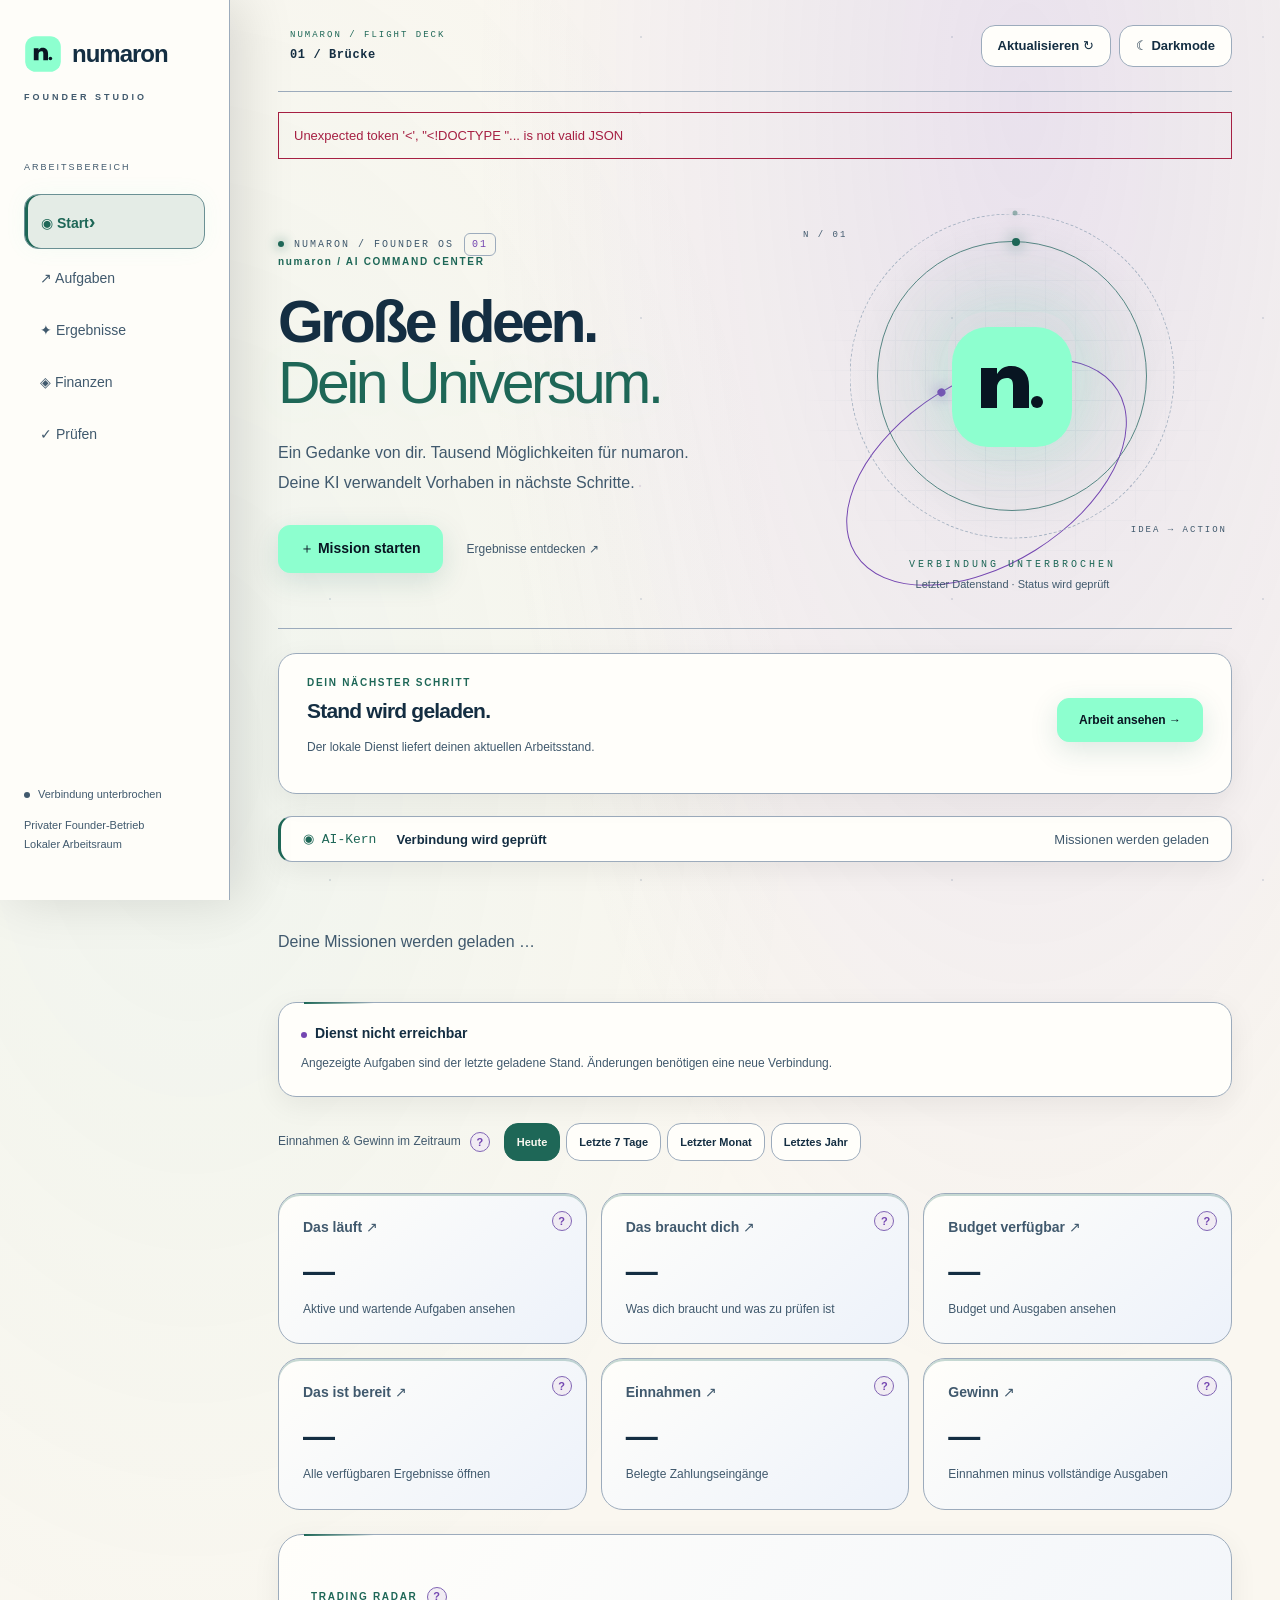
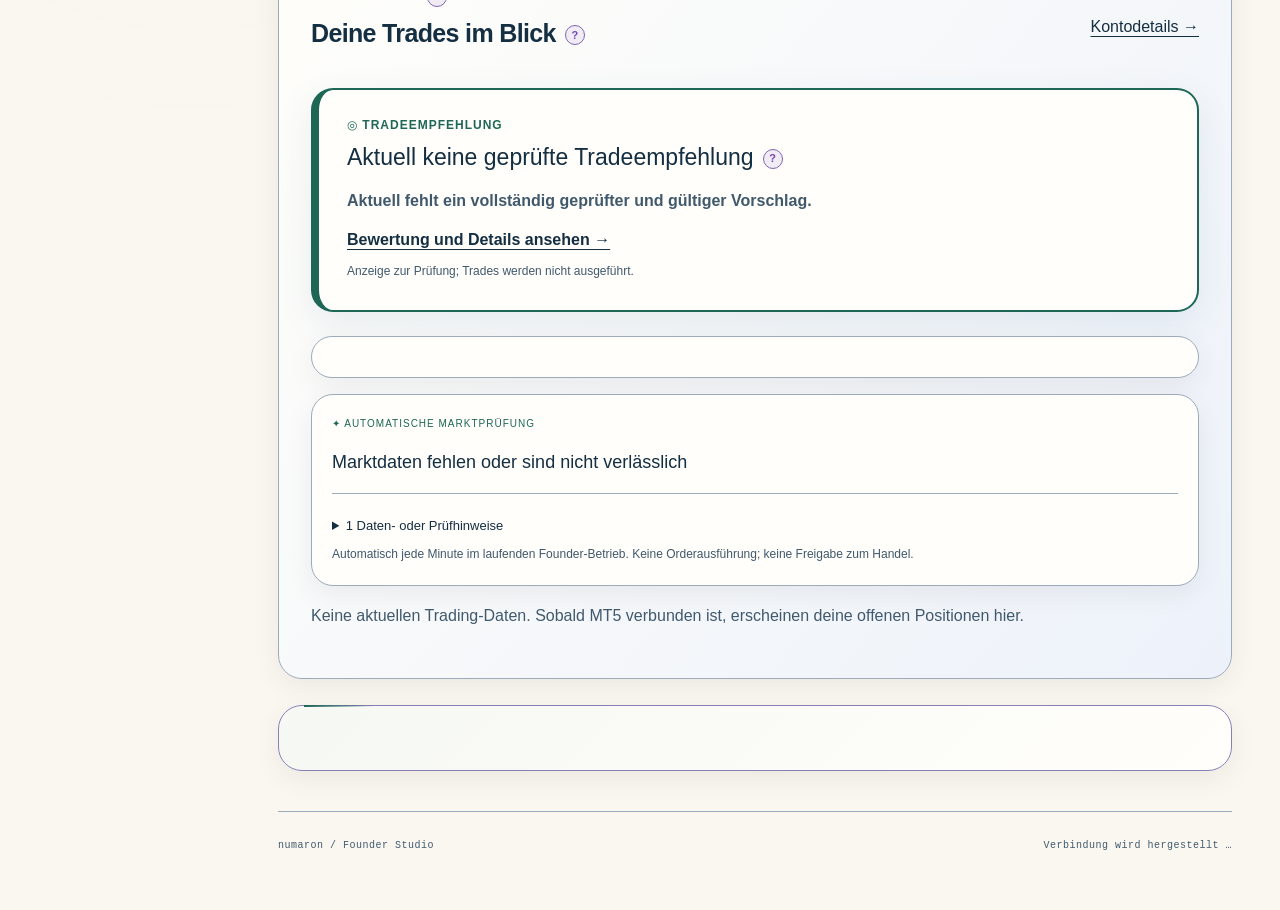
==== web/founder/index.html @ 8cf29f9d "Redesign founder studio as numaron flight deck" ====
<!doctype html><html lang="de"><head><meta charset="utf-8"><meta name="viewport" content="width=device-width,initial-scale=1"><title>numaron · Founder Studio</title><link rel="stylesheet" href="./style.css"><script src="./app.js" type="module"></script></head><body><svg class="logo-definitions" aria-hidden="true" xmlns="http://www.w3.org/2000/svg"><symbol id="numaron-mark" viewBox="0 0 64 64"><rect x="2" y="2" width="60" height="60" rx="18" fill="currentColor"/><g transform="translate(-1.5 -1.5)"><path d="M18 44V24h8v3c2-3 4-4 7-4 6 0 9 4 9 10v11h-8V33c0-3-1-4-3-4-3 0-5 2-5 5v10Z" fill="#081522"/><circle cx="46" cy="41" r="3" fill="#081522"/></g></symbol></svg><a class="skip" href="#overview">Zum Inhalt</a>
<aside><a class="brand" href="#overview" aria-label="numaron Founder Studio"><svg class="brand-symbol numaron-logo" aria-hidden="true"><use href="#numaron-mark"/></svg>numaron<small>FOUNDER STUDIO</small></a><p class="nav-label">ARBEITSBEREICH</p><nav aria-label="Founder-Bereiche"><a href="#overview" class="active" aria-current="page">◉ Start</a><a href="#operations">↗ Aufgaben</a><a href="#products">✦ Ergebnisse</a><a href="#finance">◈ Finanzen</a><a href="#approvals">✓ Prüfen</a></nav><div class="aside-bottom"><span class="dot" id="connectionDot"></span><span id="connectionLabel">Lokale Oberfläche</span><p>Privater Founder-Betrieb<br>Lokaler Arbeitsraum</p></div></aside>
<main><header><div class="breadcrumb"><span class="bridge-label">NUMARON / FLIGHT DECK</span><span id="deckLocation">Brücke · Übersicht</span></div><div class="header-actions"><button id="refreshTop" type="button">Aktualisieren ↻</button><button id="themeToggle" type="button" aria-pressed="false">Darkmode</button></div></header><div id="error" role="alert"></div>
<section id="overview" class="hero"><div><div class="command-kicker"><span class="signal-pip"></span> NUMARON / FOUNDER OS <span>01</span></div><div class="eyebrow"><span style="text-transform:none">numaron</span> / AI COMMAND CENTER</div><h1>Große Ideen.<br><em>Dein Universum.</em></h1><p>Ein Gedanke von dir. Tausend Möglichkeiten für numaron.<br>Deine KI verwandelt Vorhaben in nächste Schritte.</p><div class="hero-links"><a class="primary-link" href="#operations">＋ Mission starten</a><a href="#products">Ergebnisse entdecken ↗</a></div></div><div class="reactor-column"><div class="neural-reactor" data-state="unknown" aria-label="Numaron KI-Kern"><div class="reactor-grid" aria-hidden="true"></div><div class="reactor-orbit orbit-one" aria-hidden="true"></div><div class="reactor-orbit orbit-two" aria-hidden="true"></div><div class="reactor-orbit orbit-three" aria-hidden="true"></div><div class="reactor-heart" aria-hidden="true"><svg class="numaron-logo"><use href="#numaron-mark"/></svg></div><span class="reactor-coordinate coordinate-a" aria-hidden="true">N / 01</span><span class="reactor-coordinate coordinate-b" aria-hidden="true">IDEA → ACTION</span><div class="reactor-caption"><strong id="reactorStatus">VERBINDUNG WIRD GEPRÜFT</strong><span id="reactorDetail">Dein numaron KI-Kern</span></div></div></div></section><section id="nextAction" class="focus-card next-action"><span class="eyebrow">DEIN NÄCHSTER SCHRITT</span><h2 id="nextStepTitle">Stand wird geladen.</h2><p id="nextStepText">Der lokale Dienst liefert deinen aktuellen Arbeitsstand.</p><a id="nextStepLink" class="primary-link" href="#operations">Arbeit ansehen →</a><p id="progressNote" class="progress-note"></p></section>
<section id="aiHud" class="ai-hud" aria-label="AI-Status"><span>◉ AI-Kern</span><strong id="aiState">Verbindung wird geprüft</strong><span id="aiMissionCount">Missionen werden geladen</span></section>
<section id="missionDeck" class="mission-deck" aria-label="Missionen und Meilensteine"><p>Deine Missionen werden geladen …</p></section><section class="runtime" id="control"><div><span class="dot amber"></span><strong id="controller">Controller wird geprüft</strong><p id="controllerDetail">Aktueller Betriebszustand wird geladen.</p></div></section>
<div class="period-bar"><span>Einnahmen & Gewinn im Zeitraum</span><div class="period-buttons" role="group" aria-label="Finanzzeitraum"><button data-period="today" aria-pressed="true">Heute</button><button data-period="week" aria-pressed="false">Letzte 7 Tage</button><button data-period="month" aria-pressed="false">Letzter Monat</button><button data-period="year" aria-pressed="false">Letztes Jahr</button></div><small id="overviewPeriod"></small></div>
<div class="metrics">
<a class="metric" href="#work"><span>Das läuft ↗</span><strong id="workCount">—</strong><small>Aktive und wartende Aufgaben ansehen</small></a>
<a class="metric" href="#checks"><span>Das braucht dich ↗</span><strong id="pendingCount">—</strong><small>Was dich braucht und was zu prüfen ist</small></a>
<a class="metric" href="#finance"><span>Budget verfügbar ↗</span><strong id="remainingBudget">—</strong><small>Budget und Ausgaben ansehen</small></a>
<a class="metric" href="#products"><span>Das ist bereit ↗</span><strong id="resultCount">—</strong><small>Alle verfügbaren Ergebnisse öffnen</small></a>
<a class="metric" href="#finance"><span>Einnahmen ↗</span><strong id="revenueTotal">—</strong><small id="revenueNote">Belegte Zahlungseingänge</small></a>
<a class="metric" href="#finance"><span>Gewinn ↗</span><strong id="profitTotal">—</strong><small id="profitNote">Einnahmen minus vollständige Ausgaben</small></a>
</div>
<section id="startTrading" class="workspace-panel"><div class="section-heading"><div><div class="eyebrow">TRADING RADAR</div><h2>Deine Trades im Blick</h2></div><a href="#trading">Kontodetails →</a></div><div id="tradeHighlight" class="trade-highlight" role="status" aria-live="polite" aria-atomic="true"><div class="trade-highlight-badge">◎ TRADEEMPFEHLUNG</div><h3>Aktuell keine geprüfte Tradeempfehlung</h3><p>numaron prüft den Markt automatisch.</p></div><div id="tradingEngine" class="notice"></div><div id="startProposal" class="notice"></div><div id="startPositions"></div></section>
<section id="longHistory" class="workspace-panel history-lab" aria-label="Langzeitforschung"></section>
<section id="work" class="workspace-panel" hidden><div class="eyebrow">AKTUELL IN BEARBEITUNG</div><h2>Laufende Arbeit</h2><p class="muted">Hier arbeitet numaron weiter. Jede Karte zeigt dir den Stand und den nächsten Schritt.</p><div id="workList"></div></section>
<section id="checks" class="workspace-panel" hidden><div class="eyebrow">DEINE ENTSCHEIDUNGEN</div><h2>Das braucht dich</h2><p class="muted">Hier bist du dran. Lies den Hinweis auf der Karte und wähle, wie es weitergeht.</p><div id="attentionList"></div><h2>Ergebnisse zur Prüfung</h2><div id="checkResults"></div></section>
<div hidden><span id="productCount"></span><span id="deliveryCount"></span><span id="reviewCount"></span></div>

<section id="research" class="workspace-panel"><div class="section-heading"><div><div class="eyebrow">CHANCEN ENTDECKEN</div><h2>Recherche</h2></div><span class="quiet-badge">Datenanbindung offen</span></div><div class="empty-state"><div class="empty-icon">⌕</div><div><h3>Platz für die nächste gute Idee.</h3><p>Hier erscheinen belegte Chancen, Quellen, Gegenbelege und nächste Prüfhandlungen. Der laufende Recherchebestand ist noch nicht mit dieser Oberfläche verbunden.</p></div></div><div class="steps"><span>01 · Entdecken</span><span>02 · Vergleichen</span><span>03 · Prüfen</span><span>04 · Liefern</span></div></section>
<section id="products"><div class="section-heading"><div><div class="eyebrow">WERKSTATT</div><h2>Deine Ergebnisse</h2></div><button id="refresh">Ansicht aktualisieren ↻</button></div><p class="muted">Nachgewiesene lokale Dateien. Ein eingereichter Beitrag ist noch keine Kundenabnahme. Neue Ergebnisse erscheinen nach Aufnahme in den geprüften Katalog.</p><div class="filters" role="group" aria-label="Katalog filtern"><button data-filter="Alle" class="selected">Alle</button><button data-filter="Produkt">Produkte</button><button data-filter="Lieferung">Lieferungen</button><button data-filter="Arbeit">numarons Arbeit</button></div><label class="search-label" for="productSearch">Ergebnis suchen</label><input id="productSearch" type="search" placeholder="Titel oder Beschreibung …"><h3>Produkte & Lieferungen</h3><div id="cards" class="cards"></div><h3>Ergebnisse aus numarons Arbeit</h3><div id="jobResults" class="cards"></div><p id="catalogEmpty" class="muted" hidden>Keine passenden Ergebnisse.</p></section>
<section id="finance" class="workspace-panel"><p id="financeRefreshStatus" role="status">Finanzdaten werden geladen …</p><div id="financeDetails"></div></section>
<section id="trading" class="workspace-panel"><details id="accountDetails"><summary>Konten & Trading · nur lesend</summary><div id="mt5Status" class="notice">Keine aktuellen MT5-Daten.</div><div id="mt5Account" class="finance-grid"></div><div id="mt5Positions"></div><p class="muted">Bestehende Positionen des Kontoinhabers. Nur lesender Zugriff; keine Orderausführung. Kontodaten sind keine Garantie für aktuelle ausführbare Kurse.</p></details></section>
<section id="approvals"><div class="section-heading"><div><div class="eyebrow">BEWUSST ENTSCHEIDEN</div><h2>Prüfungen & Freigaben</h2></div><span class="pill">KEINE PAUSCHALFREIGABE</span></div><div class="notice"><strong>Ein Klick bestätigt genau den angezeigten Inhalt.</strong><p>„Inhalt geprüft“ speichert die aktuelle Dateiversion im lokalen Journal, wenn die dauerhafte Ablage verbunden ist. Es erlaubt keine Veröffentlichung, Ausgabe oder Ausführung. Änderungen machen die Bestätigung ungültig. Operative Freigaben sind noch nicht angebunden.</p></div><div id="gates"></div></section>
<section id="activity"><h2>Gespeicherte Aktivitäten</h2><div id="audit" class="notice">Noch keine Prüfbestätigung.</div></section><footer><span>numaron / Founder Studio</span><span id="updated">Verbindung wird hergestellt …</span></footer></main></body></html>
---- web/founder/style.css ----
:root{--ink:#203a3c;--muted:#5c706e;--paper:#faf7f0;--surface:#fffefa;--soft:#eef4ef;--line:#dfe7df;--accent:#377e71;--gold:#c99347;--danger:#9b3b45;color-scheme:light;font-family:"Segoe UI Variable Text","Segoe UI",Arial,sans-serif;color:var(--ink);background:var(--paper);font-synthesis:none}
:root[data-theme=dark]{--ink:#e2efeb;--muted:#a7bdb7;--paper:#101c20;--surface:#17272c;--soft:#1d3236;--line:#33494d;--accent:#9ac7bd;--gold:#cbb184;--danger:#ffb5bd;color-scheme:dark}
*{box-sizing:border-box}[hidden]{display:none!important}body{margin:0}a{color:inherit;text-underline-offset:4px}button,input,textarea{font:inherit}button,a,summary{touch-action:manipulation}button{cursor:pointer;padding:11px 16px;min-height:42px;background:var(--surface);color:var(--ink);border:1px solid var(--line);border-radius:4px;font-size:13px}button:hover{border-color:var(--accent);background:var(--soft)}button:disabled{opacity:.45;cursor:not-allowed}:focus-visible{outline:2px solid var(--accent);outline-offset:4px}aside{position:fixed;inset:0 auto 0 0;width:230px;padding:35px 24px;border-right:1px solid var(--line);background:var(--surface);display:flex;flex-direction:column}.brand{display:flex;align-items:center;gap:10px;flex-wrap:wrap;font-size:24px;letter-spacing:-1px;font-weight:600;text-decoration:none}.brand-symbol{display:grid;place-items:center;width:34px;height:34px;background:#142b31;color:white;font:italic 600 28px Georgia,serif;padding-bottom:4px}.brand small{width:100%;font-size:9px;letter-spacing:2px;color:var(--muted);margin-top:7px}.nav-label{margin:55px 0 18px;font-size:9px;letter-spacing:2px;color:var(--muted)}nav a{display:block;padding:15px 10px;margin-bottom:6px;text-decoration:none;font-size:13px;color:var(--muted);border-left:2px solid transparent}nav a.active{border-color:var(--accent);background:var(--soft);color:var(--ink)}nav a:hover{color:var(--ink)}.aside-bottom{margin-top:auto;color:var(--muted);font-size:11px;line-height:1.8}.dot{display:inline-block;width:6px;height:6px;border-radius:50%;background:var(--muted);margin-right:8px}.connected{background:var(--accent)}.amber{background:var(--gold)}main{margin-left:230px;padding:0 46px;max-width:1650px}header{height:91px;border-bottom:1px solid var(--line);display:flex;justify-content:space-between;align-items:center;gap:15px}.breadcrumb{font-size:12px;color:var(--muted)}.breadcrumb span{margin:0 12px}.header-actions{display:flex;gap:8px}.hero{display:grid;grid-template-columns:1.3fr 1fr;gap:55px;align-items:center;padding:58px 0 40px}.eyebrow{font-size:9px;letter-spacing:1.8px;color:var(--accent);font-weight:650}h1,h2,h3{font-weight:500}h1{font-size:clamp(38px,4vw,62px);line-height:1.06;letter-spacing:-2.8px;margin:23px 0}h1 em{font-family:Georgia,serif;font-weight:400;color:var(--accent)}p{line-height:1.75;color:var(--muted)}.hero p{font-size:14px;max-width:480px}.focus-card{background:var(--surface);border:1px solid var(--line);border-top:2px solid var(--gold);padding:28px;box-shadow:0 16px 45px #173a3708}.focus-card h2{font-size:25px;line-height:1.3}.primary-link{display:inline-block;background:var(--ink);color:var(--paper);padding:12px 17px;text-decoration:none;font-size:12px;border-radius:3px}.metrics{display:grid;grid-template-columns:repeat(4,1fr);border:1px solid var(--line);background:var(--surface)}.metrics article{padding:23px;border-right:1px solid var(--line)}.metrics article:last-child{border:0}.metrics span{font-size:12px;color:var(--muted)}.metrics strong{display:block;font-size:30px;font-weight:500;margin:17px 0 9px}.metrics small{font-size:10px;color:var(--muted);line-height:1.6}.runtime{display:flex;justify-content:space-between;align-items:center;gap:20px;margin:25px 0 38px;padding:24px;background:var(--soft);border-left:2px solid var(--accent)}.runtime p{font-size:12px;margin-bottom:0}.runtime strong{font-size:14px}#autonomyControls{display:flex;flex-wrap:wrap;gap:8px}section{scroll-margin-top:25px}h2{font-size:27px;letter-spacing:-.8px;margin:12px 0 20px}h3{font-size:18px;line-height:1.4}.section-heading{display:flex;justify-content:space-between;align-items:center;gap:20px;margin:20px 0}.workspace-panel{margin:32px 0;padding:28px;border:1px solid var(--line);background:var(--surface)}.muted,small{color:var(--muted);font-size:12px;line-height:1.7}.pill,.quiet-badge{font-size:9px;letter-spacing:.8px;color:var(--accent);border:1px solid var(--line);padding:8px 11px;border-radius:3px}.filters{display:flex;gap:8px;margin:22px 0}.filters button.selected{background:var(--ink);color:var(--paper);border-color:var(--ink)}.cards{display:grid;grid-template-columns:repeat(3,minmax(0,1fr));gap:16px;margin-top:22px}.card{display:flex;flex-direction:column;background:var(--surface);border:1px solid var(--line);padding:23px;border-radius:4px}.card:hover{border-color:var(--accent)}.card-top{display:flex;justify-content:space-between;font-size:9px;letter-spacing:1px;color:var(--accent)}.card h3{margin:24px 0 10px}.card p{font-size:12px;flex:1}.card-links{display:flex;gap:15px;flex-wrap:wrap;font-size:12px;margin:15px 0}.card small{font-size:10px;margin-top:10px}.notice{padding:20px;background:var(--soft);border:1px solid var(--line);border-radius:4px;font-size:13px;margin:16px 0;line-height:1.7}.notice p{font-size:12px}.gate{display:flex;justify-content:space-between;gap:20px;padding:18px 0;border-bottom:1px solid var(--line)}.gate strong{font-size:14px;font-weight:500}.gate p{font-size:12px;margin-bottom:0}.gate>span{font-size:9px;color:var(--muted)}.finance-grid{display:grid;grid-template-columns:repeat(3,minmax(0,1fr));gap:20px;padding:20px 0}.finance-grid span,.finance-grid small{display:block;font-size:11px;color:var(--muted)}.finance-grid strong{display:block;font-size:27px;margin:15px 0;color:var(--accent);overflow-wrap:anywhere}.table-wrap{overflow:auto}table{width:100%;border-collapse:collapse;font-size:12px}th,td{text-align:left;padding:14px;border-bottom:1px solid var(--line)}input,textarea{background:var(--surface);color:var(--ink);border:1px solid var(--line);border-radius:4px;padding:12px;max-width:100%}#productSearch{width:min(440px,100%);display:block;margin-top:8px}.search-label{font-size:12px;color:var(--muted)}#operations input{width:min(500px,100%)}#operations textarea{display:block;width:100%;min-height:90px;margin:14px 0}#operations button{margin:4px}details{border-top:1px solid var(--line);margin-top:16px;padding-top:14px}summary{cursor:pointer;font-size:13px;color:var(--ink);padding:8px 0}details .notice{margin-bottom:0}#error:not(:empty){border:1px solid var(--danger);color:var(--danger);padding:15px;margin-top:20px;font-size:13px}footer{display:flex;justify-content:space-between;gap:20px;border-top:1px solid var(--line);padding:28px 0;margin-top:40px;font-size:10px;color:var(--muted)}.document-dialog{width:min(900px,94vw);max-height:88vh;background:var(--surface);color:var(--ink);border:1px solid var(--line);padding:28px;border-radius:5px}.document-dialog::backdrop{background:#081619b8}.document-dialog pre{white-space:pre-wrap;overflow-wrap:anywhere;font:13px/1.8 Consolas,monospace;color:var(--muted)}.broker-position{border-left:3px solid var(--accent)}.broker-pending{border-left:3px solid var(--gold)}.broker-status{display:block;font-size:10px;color:var(--accent);letter-spacing:1px}.skip{position:fixed;top:-100px;left:20px;padding:15px;background:var(--ink);color:var(--paper);z-index:30}.skip:focus{top:10px}.empty-state{padding:20px 0}.empty-state h3{font-size:18px}.empty-icon,.steps{display:none}#research a{overflow-wrap:anywhere}.view-heading{margin:35px 0 15px;font-size:11px;letter-spacing:2px;color:var(--accent)}
@media(max-width:1100px){main{padding:0 28px}.hero{gap:25px}.cards{grid-template-columns:repeat(2,minmax(0,1fr))}.metrics article{padding:17px}.metrics strong{font-size:24px}.runtime{align-items:flex-start;flex-direction:column}}
@media(max-width:760px){aside{position:static;width:auto;padding:20px}.brand small,.nav-label,.aside-bottom{display:none}nav{display:flex;gap:3px;overflow-x:auto;margin-top:18px}nav a{white-space:nowrap;padding:11px 9px;font-size:11px;border-left:0;border-bottom:2px solid transparent}main{margin:0;padding:0 20px}header{height:75px}.breadcrumb{font-size:10px}.header-actions button{font-size:11px;padding:9px}.hero{grid-template-columns:1fr;padding:35px 0;gap:18px}h1{font-size:44px}.metrics{grid-template-columns:repeat(2,1fr)}.metrics article{border-bottom:1px solid var(--line)}.metrics article:nth-child(2){border-right:0}.cards,.finance-grid{grid-template-columns:1fr}.workspace-panel{padding:20px}.section-heading{align-items:flex-start;flex-wrap:wrap}.gate{flex-wrap:wrap}footer{flex-direction:column}.document-dialog{padding:18px}}
@media(prefers-reduced-motion:reduce){*{scroll-behavior:auto!important}}@media print{aside,header,button,.filters{display:none}main{margin:0}section[hidden]{display:block!important}}
@media(max-width:760px){nav{flex-wrap:wrap;overflow:visible}nav a{font-size:11px}}
.metrics{grid-template-columns:repeat(3,minmax(0,1fr))}.metric{display:block;padding:23px;border-right:1px solid var(--line);border-bottom:1px solid var(--line);text-decoration:none;min-width:0}.metric:nth-child(3n){border-right:0}.metric:nth-child(n+4){border-bottom:0}.metric:hover{background:var(--soft);box-shadow:inset 0 0 0 1px var(--accent)}.metric strong{font-size:27px;overflow-wrap:anywhere}.period-bar{display:flex;align-items:center;gap:14px;flex-wrap:wrap;margin:0 0 18px}.period-bar>span{font-size:12px;color:var(--muted)}.period-bar>small{width:100%}.period-buttons{display:flex;gap:6px;flex-wrap:wrap}.period-buttons button{font-size:11px;min-height:38px;padding:8px 12px}.period-buttons button[aria-pressed=true]{background:var(--ink);color:var(--paper);border-color:var(--ink)}.task-status{color:var(--accent);font-size:11px;font-weight:600}.task-panel textarea{display:block;width:100%;min-height:85px;margin:14px 0}.task-panel button,.notice>button{margin:4px}.task-panel h3{margin:10px 0}.expense-row{display:flex;justify-content:space-between;gap:15px;padding:15px 0;border-bottom:1px solid var(--line);font-size:12px}.expense-row strong{white-space:nowrap}#financeDetails{padding-bottom:20px;border-bottom:1px solid var(--line)}@media(max-width:760px){.metrics{grid-template-columns:repeat(2,minmax(0,1fr))}.metric{padding:18px}.metric:nth-child(3n){border-right:1px solid var(--line)}.metric:nth-child(2n){border-right:0}.metric:nth-child(4){border-bottom:1px solid var(--line)}.metric strong{font-size:23px}.expense-row{flex-direction:column}}
#financeDetails label{display:grid;gap:.4rem;margin:1rem 0;font-size:.9rem}#financeDetails input,#financeDetails select{width:100%;padding:.75rem;border:1px solid var(--line);border-radius:.6rem;background:var(--surface);color:inherit;font:inherit}#financeDetails details{margin:1rem 0;padding:1rem;border:1px solid var(--line);border-radius:1rem}#financeDetails summary{cursor:pointer;font-weight:600}#financeDetails form{max-width:42rem}
/* Friendly founder workspace: clear actions, quiet playful details. */
body{background:radial-gradient(ellipse at 80% 0%,#e8b98316,transparent 45%),var(--paper)}
button,.primary-link{border-radius:14px;font-weight:600;transition:background .18s,transform .18s,box-shadow .18s}button:not(:disabled):hover,.primary-link:hover{transform:translateY(-2px);box-shadow:0 5px 14px #173a3712}button:active,.primary-link:active{transform:translateY(0)}
aside{background:var(--surface);border-right:0;box-shadow:8px 0 40px #173a3705}.brand-symbol{border-radius:12px;transform:rotate(-6deg)}nav a{border:0;border-radius:14px;font-size:14px;padding:15px 16px;transition:background .18s,transform .18s}nav a.active{background:var(--soft);font-weight:650}nav a:hover{background:var(--soft);transform:translateX(3px)}
.hero{gap:38px;padding:50px 0 35px}.hero h1{font-weight:650;line-height:1.12}.hero h1 em{font-weight:400}.hero p{font-size:15px}.eyebrow{font-size:10px;letter-spacing:1.3px}.focus-card{position:relative;border-radius:28px;border:1px solid var(--line);border-top:0;padding:32px;background:linear-gradient(145deg,var(--soft),var(--surface));box-shadow:0 14px 38px #173a3709}.focus-card:before{content:'✦';position:absolute;right:24px;top:17px;color:var(--gold);font-size:29px;transform:rotate(12deg)}.focus-card h2{font-weight:650;padding-right:20px}.primary-link{background:var(--accent);color:var(--surface);font-size:14px;padding:14px 21px}.progress-note{font-size:12px!important;margin:20px 0 0;color:var(--accent)}
.metrics{gap:14px;border:0;background:transparent}.metric,.metric:nth-child(n){border:1px solid var(--line);border-radius:22px;background:var(--surface);padding:24px;box-shadow:0 5px 20px #173a3704;transition:transform .2s,box-shadow .2s}.metric:hover{transform:translateY(-4px);box-shadow:0 12px 25px #173a3712}.metric:nth-child(2){background:color-mix(in srgb,var(--gold) 9%,var(--surface))}.metric:nth-child(4){background:color-mix(in srgb,var(--accent) 8%,var(--surface))}.metric span{font-size:14px;font-weight:600}.metric small{font-size:12px}.metric strong{font-weight:650;letter-spacing:-1px;font-size:32px}
.workspace-panel,.card,.notice,.runtime{border-radius:22px}.workspace-panel{padding:32px}.cards{gap:22px}.card{padding:26px;transition:transform .2s,box-shadow .2s}.card:hover{transform:translateY(-3px);box-shadow:0 12px 30px #173a370a}.card h3{font-weight:600}.card p,.notice p{font-size:14px}.task-panel{padding:25px;margin:20px 0}.task-status{display:inline-block;background:var(--surface);border-radius:999px;padding:5px 12px;font-size:12px}.task-panel h3{margin:16px 0;font-weight:650}.task-panel button:first-of-type{background:var(--accent);color:var(--surface);border-color:var(--accent)}input,textarea{border-radius:13px}.task-panel textarea{line-height:1.6;min-height:100px}.task-journey{display:flex;gap:8px;flex-wrap:wrap;list-style:none;padding:0;margin:18px 0}.task-journey li{font-size:11px;color:var(--muted);padding:7px 10px;border-radius:999px;background:var(--surface);border:1px solid var(--line)}.task-journey li[aria-current=step]{color:var(--accent);border-color:var(--accent);font-weight:650}.task-journey li.complete{color:var(--accent);background:var(--soft)}
.document-dialog{border-radius:26px;box-shadow:0 30px 100px #0004;padding:30px;animation:dialog-enter .2s ease-out}.document-dialog::backdrop{background:#08161999;backdrop-filter:blur(5px)}.document-dialog .section-heading{position:sticky;top:-30px;background:var(--surface);padding:15px 0;margin-top:0}.document-dialog h2{font-weight:650}.dialog-hint{font-size:12px}.document-dialog pre{background:var(--soft);padding:24px;border-radius:16px;font-family:inherit;font-size:14px;line-height:1.8}
@keyframes dialog-enter{from{opacity:0;transform:translateY(10px) scale(.98)}to{opacity:1;transform:none}}
@media(max-width:760px){.hero{padding-top:28px;gap:25px}.hero h1{font-size:40px;letter-spacing:-1.8px}.focus-card{padding:25px}.workspace-panel{padding:20px}.metric,.metric:nth-child(n){padding:18px;border:1px solid var(--line)}.metric strong{font-size:25px}.metrics{gap:10px}.task-panel{padding:20px}.document-dialog{padding:20px}.document-dialog .section-heading{top:-20px}.document-dialog pre{padding:16px}nav a:hover{transform:none}}
@media(prefers-reduced-motion:reduce){*,*::before,*::after{animation:none!important;transition:none!important;transform:none!important}}

/* AI command center, grounded in real missions and account observations. */
:root{--accent:#386b87;--soft:#edf2fa;--line:#dce3f0}
:root[data-theme=dark]{--paper:#0c1020;--surface:#151c30;--soft:#202940;--line:#334361;--accent:#6ee5d3;--gold:#c2a0ff}
body{background:radial-gradient(ellipse at 85% 0%,#9b72f51c,transparent 50%),var(--paper)}
.hero h1 em{font-family:inherit;font-style:normal;color:var(--accent)}
.ai-core{display:grid;place-items:center;width:58px;height:58px;margin-bottom:20px;border-radius:20px;color:var(--accent);background:var(--soft);border:1px solid var(--line);box-shadow:0 0 30px #8c6ae526;font-size:32px;animation:core-orbit 6s ease-in-out infinite}
.ai-hud{display:flex;align-items:center;gap:20px;flex-wrap:wrap;padding:18px 24px;border:1px solid var(--line);border-radius:20px;background:var(--surface);font-size:13px}.ai-hud>span:first-child{color:var(--accent);font-family:Consolas,monospace}.ai-hud>span:last-child{margin-left:auto;color:var(--muted)}.ai-hud[data-running=true]>span:first-child{animation:core-orbit 3s ease-in-out infinite}
#startTrading{background:linear-gradient(130deg,var(--surface),var(--soft));margin:24px 0}.trade-row{display:flex;align-items:center;justify-content:space-between;gap:18px;flex-wrap:wrap;padding:20px;margin:12px 0;border:1px solid var(--line);border-radius:18px;background:var(--surface)}.trade-row span{color:var(--muted);font-size:13px}.trade-gain{color:var(--accent)}.trade-loss{color:var(--danger)}
.emergency-button{border-color:var(--danger);color:var(--danger)}.focus-card:before{content:'⌘';color:var(--accent)}.task-journey li.complete:before{content:'✓ ';}.task-journey li[aria-current=step]{box-shadow:0 0 0 3px color-mix(in srgb,var(--accent) 12%,transparent)}
@keyframes core-orbit{0%,100%{box-shadow:0 0 18px #8c6ae520}50%{box-shadow:0 0 35px #6ee5d345}}
@media(max-width:760px){.ai-hud>span:last-child{margin-left:0;width:100%}.trade-row{align-items:flex-start;flex-direction:column}}
@media(prefers-reduced-motion:reduce){.ai-core,.ai-hud[data-running=true]>span:first-child{animation:none}}

.trade-highlight{padding:28px;margin:18px 0 24px;border:2px solid var(--accent);border-left-width:8px;border-radius:22px;background:var(--surface);box-shadow:0 12px 35px #386b871a}.trade-highlight h3{font-size:28px;margin:12px 0;line-height:1.2}.trade-highlight-badge{font-weight:750;font-size:12px;letter-spacing:1px;color:var(--accent)}.trade-highlight[data-state=research]{border-color:#c58a20;background:color-mix(in srgb,#c58a20 8%,var(--surface))}.trade-highlight[data-state=research] .trade-highlight-badge{color:#a36d10}.trade-highlight[data-state=recommendation]{border-color:#198a60;background:color-mix(in srgb,#198a60 10%,var(--surface));box-shadow:0 0 0 5px #198a6018,0 15px 40px #198a601c}.trade-highlight[data-state=recommendation] .trade-highlight-badge{color:#198a60}.trade-highlight-values{display:grid;grid-template-columns:repeat(3,minmax(0,1fr));gap:16px;margin:20px 0}.trade-highlight-values small{display:block;color:var(--muted)}.trade-highlight-values strong{display:block;font-size:24px;margin-top:6px}.trade-highlight>small{display:block;margin-top:12px;color:var(--muted)}.trade-highlight-reason{font-weight:600}.trade-highlight a{font-weight:650}:root[data-theme=dark] .trade-highlight[data-state=research] .trade-highlight-badge{color:#ffc65c}:root[data-theme=dark] .trade-highlight[data-state=recommendation] .trade-highlight-badge{color:#6ee5b2}@media(max-width:760px){.trade-highlight{padding:20px}.trade-highlight h3{font-size:24px}.trade-highlight-values{gap:8px}.trade-highlight-values strong{font-size:19px}}
.history-lab{margin:24px 0;background:linear-gradient(135deg,var(--surface),var(--soft));border:1px solid var(--line);border-radius:26px}.history-journey{display:flex;gap:12px;flex-wrap:wrap;margin:20px 0}.history-journey span{padding:10px 14px;background:var(--surface);border:1px solid var(--line);border-radius:30px;color:var(--muted);font-size:12px}.history-summary{display:grid;grid-template-columns:1.3fr 1fr;gap:20px;margin:20px 0}.history-finding{border:1px solid var(--line);border-radius:20px;padding:22px;background:var(--surface)}.history-finding small{color:var(--accent);letter-spacing:1px}.history-counts{display:grid;grid-template-columns:repeat(3,1fr);gap:10px}.history-counts div{padding:18px 10px;text-align:center;background:var(--surface);border:1px solid var(--line);border-radius:20px}.history-counts strong{display:block;font-size:30px;color:var(--accent)}.history-counts small{display:block;color:var(--muted);font-size:12px;margin-top:8px}.history-actions{display:flex;flex-wrap:wrap;gap:10px;margin:20px 0}.history-coverage{white-space:pre-line;font-size:13px;color:var(--muted)}.history-report{display:flex;gap:15px;justify-content:space-between;align-items:center;padding:14px 0;border-bottom:1px solid var(--line)}.history-lab details{margin-top:16px}.history-lab summary{cursor:pointer;font-weight:600}@media(max-width:900px){.history-summary{grid-template-columns:1fr}.history-report{align-items:flex-start;flex-direction:column}}
/* numaron Founder OS — a living instrument for ideas and missions. */

/* Founder OS / orbital workspace */
:root{--accent:#34685f;--gold:#9262d9;--radius:26px}
:root[data-theme=dark]{--paper:#090e19;--surface:#111b2b;--soft:#19253a;--ink:#e9f4f1;--muted:#9bafbd;--line:#29384b;--accent:#85f0c8;--gold:#bd9bff}
body{background:radial-gradient(ellipse at 75% 5%,color-mix(in srgb,var(--gold) 10%,transparent),transparent 38%),radial-gradient(ellipse at 5% 40%,color-mix(in srgb,var(--accent) 5%,transparent),transparent 40%),var(--paper)}
main{max-width:1720px;padding:0 48px 32px}aside{background:color-mix(in srgb,var(--surface) 85%,var(--paper));border-right:1px solid var(--line)}
.brand{font-weight:750;letter-spacing:-1px}.brand-symbol{background:var(--accent);color:var(--paper);box-shadow:0 0 25px color-mix(in srgb,var(--accent) 20%,transparent)}
nav a.active{background:color-mix(in srgb,var(--accent) 10%,var(--surface));color:var(--accent);box-shadow:inset 3px 0 var(--accent)}
header{border-bottom:1px solid var(--line)}.breadcrumb{font-family:Consolas,monospace;letter-spacing:1px;font-size:11px}
.hero{position:relative;grid-template-columns:1.1fr 1fr;min-height:470px;gap:32px;padding:45px 0 26px;align-items:center}
.hero h1{font-size:clamp(42px,4.6vw,77px);letter-spacing:-3.5px;line-height:1.05;margin:24px 0}.hero h1 em{color:var(--accent);font-weight:520}
.hero p{font-size:16px;line-height:1.85;color:var(--muted)}.command-kicker{display:flex;gap:10px;align-items:center;font:10px Consolas,monospace;letter-spacing:2px;color:var(--muted)}.command-kicker>span:last-child{color:var(--gold);border:1px solid var(--line);padding:5px 7px;border-radius:6px}
.signal-pip{width:6px;height:6px;border-radius:50%;background:var(--accent);box-shadow:0 0 12px var(--accent)}.hero-links{display:flex;align-items:center;gap:24px;flex-wrap:wrap;margin-top:28px}.hero-links>a:last-child{font-size:12px;text-decoration:none;color:var(--muted)}
.primary-link{background:var(--accent);color:var(--paper);border-radius:12px;font-weight:700;box-shadow:0 8px 28px color-mix(in srgb,var(--accent) 15%,transparent)}
.reactor-column{position:relative;min-width:0}.neural-reactor{position:relative;height:390px;max-width:470px;margin:auto;isolation:isolate;overflow:hidden;border-radius:34px;background:radial-gradient(circle at 50% 43%,color-mix(in srgb,var(--accent) 12%,transparent),transparent 52%)}
.reactor-grid{position:absolute;inset:12px;background-image:linear-gradient(var(--line) 1px,transparent 1px),linear-gradient(90deg,var(--line) 1px,transparent 1px);background-size:30px 30px;opacity:.25;mask-image:radial-gradient(ellipse,black,transparent 72%)}
.reactor-orbit{position:absolute;left:50%;top:43%;border:1px solid color-mix(in srgb,var(--accent) 35%,var(--line));border-radius:50%;width:270px;height:270px;transform:translate(-50%,-50%);animation:orbital-spin 24s linear infinite;animation-play-state:paused}
.reactor-orbit:before{content:'';position:absolute;left:50%;top:-4px;width:8px;height:8px;border-radius:50%;background:var(--accent);box-shadow:0 0 16px var(--accent)}
.orbit-two{width:310px;height:185px;rotate:-32deg;border-color:color-mix(in srgb,var(--gold) 65%,transparent);animation-duration:32s;animation-direction:reverse}.orbit-two:before{background:var(--gold);box-shadow:0 0 14px var(--gold)}
.orbit-three{width:325px;height:325px;border-style:dashed;border-color:var(--line);animation-duration:60s}.orbit-three:before{width:5px;height:5px;opacity:.5}
.reactor-heart{position:absolute;left:50%;top:43%;transform:translate(-50%,-50%);width:128px;height:128px;display:grid;place-items:center;border-radius:38px;background:linear-gradient(140deg,color-mix(in srgb,var(--accent) 18%,var(--surface)),var(--surface));border:1px solid color-mix(in srgb,var(--accent) 55%,var(--line));box-shadow:0 0 0 14px color-mix(in srgb,var(--accent) 3%,transparent),0 0 65px color-mix(in srgb,var(--accent) 15%,transparent)}
.reactor-heart span{font-size:72px;line-height:1;font-weight:800;font-style:italic;letter-spacing:-8px;padding-right:10px;color:var(--accent)}
.neural-reactor[data-state=running] .reactor-orbit{animation-play-state:running}.neural-reactor[data-state=running] .reactor-heart{animation:neural-breathe 4s ease-in-out infinite}.neural-reactor[data-state=emergency_stopped]{filter:grayscale(1)}
.reactor-caption{position:absolute;bottom:8px;left:0;right:0;text-align:center;display:grid;gap:8px}.reactor-caption strong{font:10px Consolas,monospace;letter-spacing:3px;color:var(--accent)}.reactor-caption span{font-size:11px;color:var(--muted)}.reactor-coordinate{position:absolute;font:9px Consolas,monospace;letter-spacing:2px;color:var(--muted)}.coordinate-a{left:10px;top:22px}.coordinate-b{right:5px;bottom:63px;color:var(--gold)}
.ai-hud{margin:4px 0 22px;padding:14px 22px;border-radius:14px;background:color-mix(in srgb,var(--surface) 65%,transparent)}
.next-action{display:grid;grid-template-columns:1fr auto;gap:0 24px;padding:23px 28px;margin:0 0 22px;border:1px solid var(--line);border-radius:18px;background:var(--surface);box-shadow:none}.next-action:before{display:none}.next-action .eyebrow,.next-action h2,.next-action>p:not(.progress-note){grid-column:1}.next-action h2{font-size:21px;margin:9px 0}.next-action>p{margin:4px 0;font-size:12px;max-width:850px}.next-action>.primary-link{grid-column:2;grid-row:1/4;align-self:center;font-size:12px}.next-action .progress-note{grid-column:1/-1;font-size:11px!important}
.mission-deck{padding:28px 0 10px}.deck-heading{display:flex;align-items:center;justify-content:space-between;gap:18px;margin-bottom:22px}.deck-heading h2{font-size:26px;margin:10px 0 0}.deck-counter{font-size:12px;text-decoration:none;padding:10px 14px;border:1px solid var(--line);border-radius:99px;color:var(--accent)}
.mission-grid{display:grid;grid-template-columns:300px 1fr;gap:18px}.mission-score{padding:26px;border:1px solid var(--line);border-radius:24px;background:linear-gradient(145deg,var(--surface),var(--soft));text-align:center}.mission-score .eyebrow{font-size:9px}.mission-score p{font-size:11px;margin:5px 0;color:var(--muted)}
.progress-orbit{width:156px;height:156px;margin:24px auto;display:flex;align-items:center;justify-content:center;flex-direction:column;border-radius:50%;background:radial-gradient(closest-side,var(--surface) 90%,transparent 92%),conic-gradient(var(--accent) var(--progress,0%),var(--line) 0);box-shadow:0 0 30px color-mix(in srgb,var(--accent) 5%,transparent)}.progress-orbit strong{font-size:38px;font-weight:600;letter-spacing:-2px}.progress-orbit span{font:9px Consolas,monospace;text-transform:uppercase;color:var(--muted);margin-top:7px}
.mission-stream{display:grid;gap:12px}.mission-tile{position:relative;padding:20px 23px;border:1px solid var(--line);border-radius:18px;background:var(--surface);text-decoration:none;overflow:hidden;transition:transform .2s,border-color .2s}.mission-tile:before{content:'';position:absolute;inset:0 auto 0 0;width:3px;background:var(--gold);opacity:.7}.mission-tile:hover{transform:translateX(4px);border-color:var(--gold)}.mission-tile-top{display:flex;justify-content:space-between;gap:12px;font:9px Consolas,monospace;letter-spacing:1px;color:var(--muted)}.mission-state{color:var(--gold)}.mission-tile h3{font-size:16px;font-weight:600;letter-spacing:-.3px;margin:12px 0;overflow-wrap:anywhere}.mission-open{font-size:11px;color:var(--accent)}.mission-empty{display:grid;place-items:center;padding:32px;border:1px dashed var(--line);border-radius:20px;color:var(--muted)}
.milestones{display:grid;grid-template-columns:repeat(3,1fr);gap:14px;margin:18px 0}.milestone{display:grid;grid-template-columns:42px 1fr;gap:4px 13px;padding:21px;border-radius:18px;border:1px solid var(--line);background:var(--surface)}.milestone-icon{grid-row:1/4;align-self:center;font-size:32px;color:var(--muted)}.milestone strong{font-size:13px;font-weight:650}.milestone small{font-size:10px}.milestone-label{font:9px Consolas,monospace;color:var(--muted);margin-top:5px;text-transform:uppercase;letter-spacing:1px}.milestone[data-earned=true]{border-color:color-mix(in srgb,var(--gold) 40%,var(--line));background:linear-gradient(130deg,color-mix(in srgb,var(--gold) 8%,var(--surface)),var(--surface))}.milestone[data-earned=true] .milestone-icon,.milestone[data-earned=true] .milestone-label{color:var(--gold)}
.runtime{margin:20px 0 26px;border-radius:18px;font-size:12px;padding:22px}.workspace-panel{border-radius:24px}#usage{background:linear-gradient(120deg,var(--surface),color-mix(in srgb,var(--accent) 3%,var(--surface)))}#usage .finance-grid{grid-template-columns:repeat(2,minmax(0,1fr));max-width:650px}#usage .metric{box-shadow:none}#usage h2{font-size:23px}
#startTrading>#startProposal{max-height:520px;overflow:auto;scrollbar-color:var(--line) transparent}#startTrading h2{font-size:25px}.trade-highlight h3{font-size:23px}.history-lab{background:linear-gradient(135deg,var(--surface),color-mix(in srgb,var(--gold) 7%,var(--surface)))}
:focus-visible{outline:2px solid var(--accent);outline-offset:5px}button:hover,.primary-link:hover{box-shadow:0 0 22px color-mix(in srgb,var(--accent) 20%,transparent)}
@keyframes orbital-spin{to{transform:translate(-50%,-50%) rotate(360deg)}}@keyframes neural-breathe{50%{box-shadow:0 0 0 20px color-mix(in srgb,var(--accent) 3%,transparent),0 0 85px color-mix(in srgb,var(--accent) 22%,transparent)}}
@media(min-width:1600px){.hero{min-height:510px}.neural-reactor{height:420px}.hero h1{font-size:80px}}
@media(max-width:1100px){main{padding:0 28px 24px}.hero{grid-template-columns:1fr 1fr}.hero h1{font-size:52px}.mission-grid{grid-template-columns:245px 1fr}.milestone{padding:16px;grid-template-columns:30px 1fr}.milestone-icon{font-size:26px}.neural-reactor{height:360px}.reactor-orbit{width:230px;height:230px}.orbit-two{width:265px;height:165px}.orbit-three{width:285px;height:285px}}
@media(max-width:760px){main{padding:0 20px 25px}.hero{grid-template-columns:1fr;gap:4px;padding:30px 0 12px}.hero h1{font-size:clamp(39px,10vw,62px);letter-spacing:-2px}.hero p{font-size:14px}.hero-links{gap:18px}.neural-reactor{height:315px;max-width:380px}.reactor-caption{bottom:8px}.reactor-heart{width:106px;height:106px;border-radius:30px}.reactor-heart span{font-size:61px}.coordinate-b{bottom:55px}.next-action{grid-template-columns:1fr;padding:21px}.next-action>.primary-link{grid-column:1;grid-row:auto;justify-self:start;margin:14px 0 6px}.mission-grid{grid-template-columns:1fr}.mission-score{display:grid;grid-template-columns:1fr 130px;text-align:left;align-items:center;padding:22px}.mission-score .eyebrow{grid-column:1;grid-row:1}.mission-score p{grid-column:1;grid-row:2;margin-top:12px}.progress-orbit{grid-column:2;grid-row:1/3;width:110px;height:110px;margin:0 0 0 18px}.progress-orbit strong{font-size:29px}.progress-orbit span{font-size:8px}.milestones{grid-template-columns:1fr;gap:9px}.milestone{grid-template-columns:35px 1fr auto;padding:17px}.milestone-icon{grid-row:1/3}.milestone-label{grid-column:3;grid-row:1/3;align-self:center}.milestone small{grid-column:2}.deck-heading h2{font-size:21px}.deck-counter{font-size:10px;white-space:nowrap}.mission-tile-top{font-size:8px;letter-spacing:.3px}.hero-links .primary-link{font-size:13px}.ai-hud{font-size:12px;padding:15px}.workspace-panel{padding:22px}#startTrading>#startProposal{max-height:420px}}
@media(prefers-reduced-motion:reduce){*,*::before,*::after{animation:none!important;transition:none!important;scroll-behavior:auto!important}}

/* Deep-space bridge / shared visual language across every station. */
:root[data-theme=dark]{--paper:#060b15;--surface:#111e33;--soft:#1b2c47;--ink:#f3f8ff;--muted:#bdcce0;--line:#425979;--accent:#8dffcf;--gold:#d1b0ff;--danger:#ffa2b3}
:root:not([data-theme=dark]){--ink:#142e42;--muted:#40596d;--line:#9cabbc;--accent:#1e6757;--gold:#7446b1;--danger:#a62043}
body{isolation:isolate;background:radial-gradient(ellipse at 80% 4%,#7450d721,transparent 38%),radial-gradient(ellipse at 15% 30%,#3bcbba0d,transparent 40%),var(--paper)}
body:before{content:'';position:fixed;inset:0;pointer-events:none;z-index:-1;background-image:radial-gradient(circle at 19px 37px,#b8d6ff 1px,transparent 1.5px),radial-gradient(circle at 149px 113px,#c6a8ff 1px,transparent 1.6px),radial-gradient(circle at 267px 71px,#a0efd7 .7px,transparent 1.3px);background-size:311px 281px,491px 373px,613px 449px;opacity:.32}
:root:not([data-theme=dark]) body:before{opacity:.13;background-image:radial-gradient(circle at 19px 37px,#29466c 1px,transparent 1.5px),radial-gradient(circle at 149px 113px,#6e478b 1px,transparent 1.6px)}
.logo-definitions{position:absolute;width:0;height:0;overflow:hidden;pointer-events:none}.numaron-logo{display:block;flex-shrink:0;color:#8dffcf;overflow:visible}
.brand .brand-symbol{display:block;width:38px;height:38px;padding:0;margin:0;background:none;border:0;box-shadow:none;transform:none;border-radius:0}
.reactor-heart{display:grid;place-items:center;padding:0;border:0;background:none;border-radius:38px;box-shadow:0 0 75px #70f9c52b}.reactor-heart .numaron-logo{width:100%;height:100%;filter:drop-shadow(0 0 20px #8dffcf22)}
.brand small{letter-spacing:3px;color:var(--muted)}.nav-label{color:var(--muted);letter-spacing:2px}aside{backdrop-filter:blur(16px);border-right:1px solid var(--line);box-shadow:12px 0 50px #00000020}nav a{color:var(--muted);position:relative}nav a.active{color:var(--accent);background:color-mix(in srgb,var(--accent) 12%,var(--surface));border:1px solid color-mix(in srgb,var(--accent) 40%,var(--line));box-shadow:inset 3px 0 var(--accent),0 0 22px #65e8c110}nav a.active:after{content:'›';margin-left:auto;color:var(--accent);font-size:20px}nav a:hover{color:var(--ink);border-color:var(--accent)}
header{height:92px;gap:18px}.breadcrumb{display:grid;gap:8px}.breadcrumb .bridge-label{font-size:9px;letter-spacing:2px;color:var(--accent)}#deckLocation{font-size:12px;font-weight:600;color:var(--ink);letter-spacing:.6px}.header-actions button{border-color:var(--line);background:var(--surface)}
.hero{border-bottom:1px solid var(--line);margin-bottom:24px}.hero h1{font-weight:720}.hero h1 em{text-shadow:0 0 50px #8dffcf14}.hero p{color:var(--muted)}.command-kicker{color:var(--muted)}.eyebrow{color:var(--accent);font-weight:700;letter-spacing:1.7px}.reactor-coordinate{color:var(--muted)}.reactor-caption strong{color:var(--accent)}.reactor-orbit{border-color:color-mix(in srgb,var(--accent) 55%,var(--line))}.orbit-two{border-color:var(--gold)}.orbit-three{border-color:var(--line);opacity:.85}
.workspace-panel,.card,.notice,.metric,.mission-score,.mission-tile,.milestone,.focus-card,.runtime,.ai-hud{border:1px solid var(--line);box-shadow:inset 0 1px 0 #ffffff09,0 8px 28px #00000010;background-color:var(--surface)}
.workspace-panel,.focus-card,.runtime{position:relative}.workspace-panel:before,.runtime:before{content:'';position:absolute;top:-1px;left:25px;width:70px;height:2px;background:linear-gradient(90deg,var(--accent),transparent);pointer-events:none}
.workspace-panel{background:linear-gradient(135deg,color-mix(in srgb,var(--surface) 96%,var(--accent)),var(--surface));margin:26px 0}.workspace-panel h2,.section-heading h2{font-weight:650;letter-spacing:-.65px}.workspace-panel>details,.card details{padding:14px;border-radius:12px;background:var(--soft);border:1px solid var(--line)}
.card{border-radius:21px;background:linear-gradient(150deg,var(--surface),var(--soft));box-shadow:0 10px 24px #0000001c}.card:hover{border-color:var(--accent);box-shadow:0 0 0 1px color-mix(in srgb,var(--accent) 25%,transparent),0 14px 35px #00000030}.card-top{color:var(--accent);font-weight:650}.card-links a{color:var(--accent)}.card h3{font-size:19px;line-height:1.45}.card small,.card p{color:var(--muted)}
.metric,.metric:nth-child(n){border-color:var(--line);box-shadow:inset 0 2px color-mix(in srgb,var(--accent) 25%,transparent);background:linear-gradient(140deg,var(--surface),var(--soft))}.metric strong{font-variant-numeric:tabular-nums;color:var(--ink)}.metric span{color:var(--muted)}.metric:hover{border-color:var(--accent);box-shadow:inset 0 2px var(--accent),0 0 24px #8dffcf14}.finance-grid .metric strong{color:var(--accent)}
.mission-tile{border-color:var(--line);background:linear-gradient(110deg,var(--surface),color-mix(in srgb,var(--gold) 4%,var(--surface)))}.mission-tile-top{color:var(--muted)}.mission-state{color:var(--gold);background:color-mix(in srgb,var(--gold) 12%,var(--surface));padding:5px 9px;border-radius:6px}.mission-tile h3{color:var(--ink);font-size:17px}.mission-score{background:radial-gradient(circle at 50% 50%,#8dffcf09,transparent 70%),var(--surface)}.progress-orbit strong{color:var(--ink)}.milestone[data-earned=true]{border-color:color-mix(in srgb,var(--gold) 70%,var(--line));box-shadow:inset 0 0 26px #bd9bff08}.milestone-label{font-weight:700}.milestone[data-earned=false]{border-style:dashed}.task-journey li{background:var(--paper);border-color:var(--line);color:var(--muted)}.task-journey li.complete{color:var(--accent);background:color-mix(in srgb,var(--accent) 12%,var(--surface))}.task-journey li[aria-current=step]{background:color-mix(in srgb,var(--gold) 14%,var(--surface));color:var(--gold);border-color:var(--gold);box-shadow:0 0 12px #bd9bff1a}
.task-panel{border-radius:20px;border:1px solid var(--line);border-left:3px solid var(--gold);background:var(--surface)}.task-status,.quiet-badge,.pill{border-radius:8px;border:1px solid var(--line);background:var(--soft);color:var(--accent)}summary{line-height:1.5;color:var(--ink)}details[open]>summary{color:var(--accent)}input,textarea,select{border:1px solid var(--line);background:var(--paper);color:var(--ink)}input:focus,textarea:focus,select:focus{outline:2px solid var(--accent);outline-offset:2px}th{color:var(--accent);background:var(--soft)}td{color:var(--ink)}tr:hover td{background:var(--soft)}
button{color:var(--ink);border:1px solid var(--line);background:var(--surface)}button:not(:disabled):hover{border-color:var(--accent);color:var(--accent)}button:disabled{opacity:.55}.emergency-button{border-color:var(--danger);color:var(--danger)}.primary-link{color:#081522;background:#8dffcf;border:1px solid #8dffcf}.primary-link:hover{color:#081522;background:#b6ffe2}.period-buttons button[aria-pressed=true]{background:var(--accent);color:var(--paper);border-color:var(--accent)}
.help-trigger{display:inline-grid;place-items:center;vertical-align:middle;width:20px;height:20px;min-height:20px;padding:0;margin:0 0 0 9px;border:1px solid color-mix(in srgb,var(--gold) 70%,var(--line));border-radius:50%;background:color-mix(in srgb,var(--gold) 10%,var(--surface));color:var(--gold);font:600 11px/1 'Segoe UI',sans-serif;cursor:help;letter-spacing:0;text-transform:none;box-shadow:none;transform:none!important}.help-trigger:hover,.help-trigger:focus-visible{background:var(--gold);color:var(--paper);box-shadow:0 0 15px #bd9bff35}
.help-bubble{position:fixed;z-index:1000;box-sizing:border-box;padding:18px 20px;border:1px solid var(--gold);border-radius:14px;background:var(--surface);color:var(--ink);font:13px/1.75 'Segoe UI',sans-serif;box-shadow:0 16px 55px #0008;max-height:calc(100vh - 28px);overflow:auto;overflow-wrap:anywhere}.help-bubble:before{content:'FLUGASSISTENZ / INFO';display:block;margin-bottom:9px;color:var(--gold);font:700 9px Consolas,monospace;letter-spacing:1.6px}.help-bubble[hidden]{display:none}
.document-dialog{border:1px solid var(--gold);background:var(--surface);box-shadow:0 0 0 6px #bd9bff08,0 35px 100px #0008}.document-dialog .section-heading{border-bottom:1px solid var(--line)}.document-dialog pre{background:var(--paper);color:var(--ink)}.history-lab{border-color:color-mix(in srgb,var(--gold) 45%,var(--line))}.history-finding{border-color:var(--line)}footer{font-family:Consolas,monospace;letter-spacing:.5px}.ai-hud{border-left:3px solid var(--accent)}
@media(max-width:760px){header{height:auto;min-height:90px;padding:14px 0}.breadcrumb .bridge-label{font-size:8px;letter-spacing:1px}#deckLocation{font-size:10px}.header-actions{gap:5px}.header-actions button{font-size:10px;padding:9px 8px}.help-trigger{width:24px;height:24px;min-height:24px}.mission-tile-top{align-items:center}.mission-tile h3{font-size:15px}.brand .brand-symbol{width:38px;height:38px}.milestone strong{line-height:1.65}.neural-reactor{overflow:hidden}.reactor-heart{width:112px;height:112px}}
@media(prefers-reduced-motion:reduce){*,*::before,*::after{animation:none!important;transition:none!important;scroll-behavior:auto!important}}

.metric-shell{position:relative;min-width:0}.metric-shell>.metric{height:100%;padding-right:45px!important}.metric-shell>.help-trigger{position:absolute;top:18px;right:15px;margin:0;z-index:1}
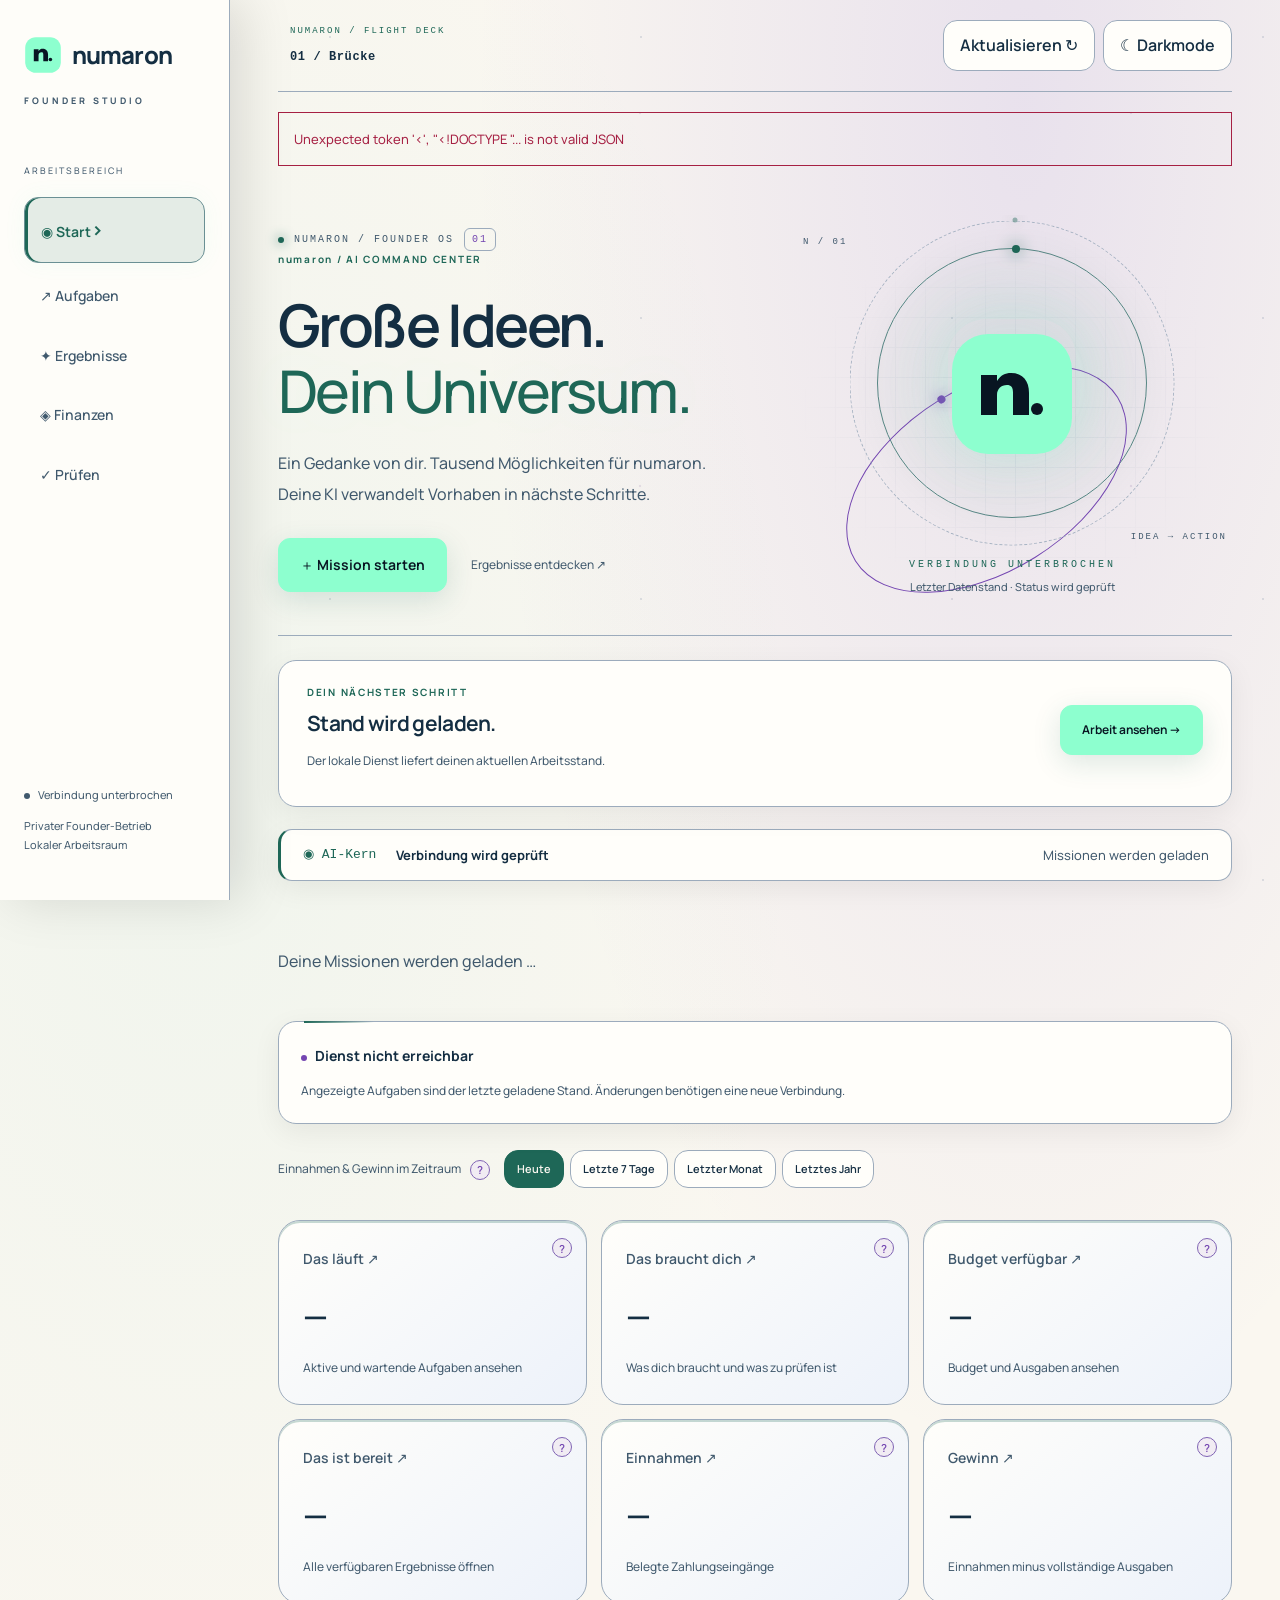
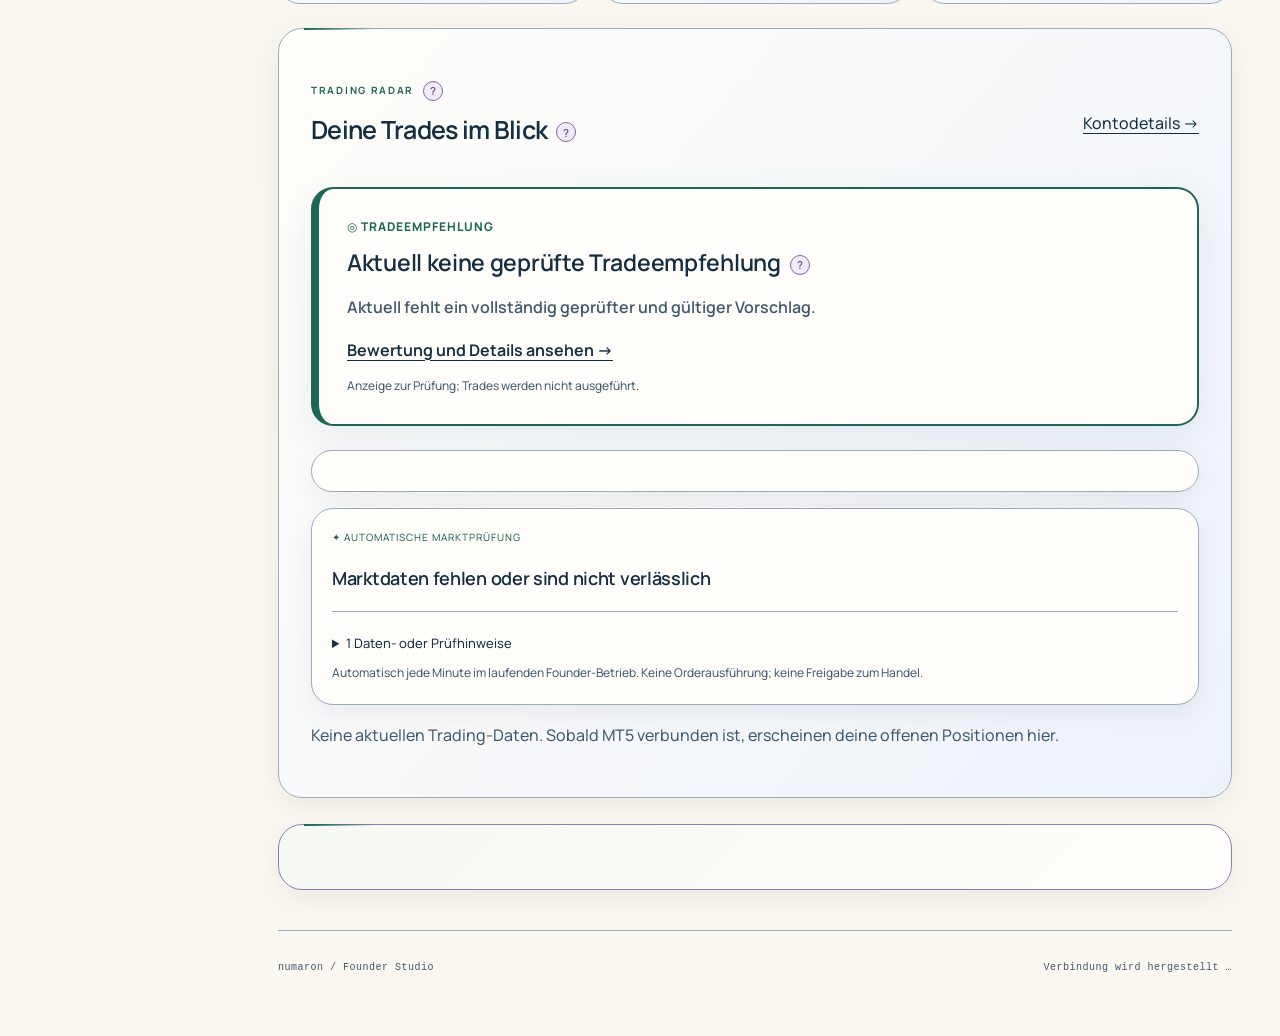
==== commit 47b7b577: "Refine founder studio typography with locally hosted Manrope" ====
--- a/web/founder/index.html
+++ b/web/founder/index.html
@@ -1,4 +1,4 @@
-<!doctype html><html lang="de"><head><meta charset="utf-8"><meta name="viewport" content="width=device-width,initial-scale=1"><title>numaron · Founder Studio</title><link rel="stylesheet" href="./style.css"><script src="./app.js" type="module"></script></head><body><svg class="logo-definitions" aria-hidden="true" xmlns="http://www.w3.org/2000/svg"><symbol id="numaron-mark" viewBox="0 0 64 64"><rect x="2" y="2" width="60" height="60" rx="18" fill="currentColor"/><g transform="translate(-1.5 -1.5)"><path d="M18 44V24h8v3c2-3 4-4 7-4 6 0 9 4 9 10v11h-8V33c0-3-1-4-3-4-3 0-5 2-5 5v10Z" fill="#081522"/><circle cx="46" cy="41" r="3" fill="#081522"/></g></symbol></svg><a class="skip" href="#overview">Zum Inhalt</a>
+<!doctype html><html lang="de"><head><meta charset="utf-8"><meta name="viewport" content="width=device-width,initial-scale=1"><title>numaron · Founder Studio</title><link rel="preload" href="./fonts/Manrope-Variable.ttf" as="font" type="font/ttf" crossorigin><link rel="stylesheet" href="./style.css"><script src="./app.js" type="module"></script></head><body><svg class="logo-definitions" aria-hidden="true" xmlns="http://www.w3.org/2000/svg"><symbol id="numaron-mark" viewBox="0 0 64 64"><rect x="2" y="2" width="60" height="60" rx="18" fill="currentColor"/><g transform="translate(-1.5 -1.5)"><path d="M18 44V24h8v3c2-3 4-4 7-4 6 0 9 4 9 10v11h-8V33c0-3-1-4-3-4-3 0-5 2-5 5v10Z" fill="#081522"/><circle cx="46" cy="41" r="3" fill="#081522"/></g></symbol></svg><a class="skip" href="#overview">Zum Inhalt</a>
 <aside><a class="brand" href="#overview" aria-label="numaron Founder Studio"><svg class="brand-symbol numaron-logo" aria-hidden="true"><use href="#numaron-mark"/></svg>numaron<small>FOUNDER STUDIO</small></a><p class="nav-label">ARBEITSBEREICH</p><nav aria-label="Founder-Bereiche"><a href="#overview" class="active" aria-current="page">◉ Start</a><a href="#operations">↗ Aufgaben</a><a href="#products">✦ Ergebnisse</a><a href="#finance">◈ Finanzen</a><a href="#approvals">✓ Prüfen</a></nav><div class="aside-bottom"><span class="dot" id="connectionDot"></span><span id="connectionLabel">Lokale Oberfläche</span><p>Privater Founder-Betrieb<br>Lokaler Arbeitsraum</p></div></aside>
 <main><header><div class="breadcrumb"><span class="bridge-label">NUMARON / FLIGHT DECK</span><span id="deckLocation">Brücke · Übersicht</span></div><div class="header-actions"><button id="refreshTop" type="button">Aktualisieren ↻</button><button id="themeToggle" type="button" aria-pressed="false">Darkmode</button></div></header><div id="error" role="alert"></div>
 <section id="overview" class="hero"><div><div class="command-kicker"><span class="signal-pip"></span> NUMARON / FOUNDER OS <span>01</span></div><div class="eyebrow"><span style="text-transform:none">numaron</span> / AI COMMAND CENTER</div><h1>Große Ideen.<br><em>Dein Universum.</em></h1><p>Ein Gedanke von dir. Tausend Möglichkeiten für numaron.<br>Deine KI verwandelt Vorhaben in nächste Schritte.</p><div class="hero-links"><a class="primary-link" href="#operations">＋ Mission starten</a><a href="#products">Ergebnisse entdecken ↗</a></div></div><div class="reactor-column"><div class="neural-reactor" data-state="unknown" aria-label="Numaron KI-Kern"><div class="reactor-grid" aria-hidden="true"></div><div class="reactor-orbit orbit-one" aria-hidden="true"></div><div class="reactor-orbit orbit-two" aria-hidden="true"></div><div class="reactor-orbit orbit-three" aria-hidden="true"></div><div class="reactor-heart" aria-hidden="true"><svg class="numaron-logo"><use href="#numaron-mark"/></svg></div><span class="reactor-coordinate coordinate-a" aria-hidden="true">N / 01</span><span class="reactor-coordinate coordinate-b" aria-hidden="true">IDEA → ACTION</span><div class="reactor-caption"><strong id="reactorStatus">VERBINDUNG WIRD GEPRÜFT</strong><span id="reactorDetail">Dein numaron KI-Kern</span></div></div></div></section><section id="nextAction" class="focus-card next-action"><span class="eyebrow">DEIN NÄCHSTER SCHRITT</span><h2 id="nextStepTitle">Stand wird geladen.</h2><p id="nextStepText">Der lokale Dienst liefert deinen aktuellen Arbeitsstand.</p><a id="nextStepLink" class="primary-link" href="#operations">Arbeit ansehen →</a><p id="progressNote" class="progress-note"></p></section>
--- a/web/founder/style.css
+++ b/web/founder/style.css
@@ -102,3 +102,14 @@
 @media(prefers-reduced-motion:reduce){*,*::before,*::after{animation:none!important;transition:none!important;scroll-behavior:auto!important}}
 
 .metric-shell{position:relative;min-width:0}.metric-shell>.metric{height:100%;padding-right:45px!important}.metric-shell>.help-trigger{position:absolute;top:18px;right:15px;margin:0;z-index:1}
+
+/* Locally hosted Manrope: softer typography, no external font requests. */
+@font-face{font-family:Manrope;font-style:normal;font-weight:200 800;font-display:swap;src:url('./fonts/Manrope-Variable.ttf') format('truetype')}
+:root{--font-ui:Manrope,'Segoe UI',sans-serif;font-family:var(--font-ui);font-optical-sizing:auto}
+body,button,input,textarea,select,.help-bubble,.help-trigger{font-family:var(--font-ui)}
+body{font-weight:450;line-height:1.7}button,input,textarea,select{font-size:inherit}
+.hero h1{font-family:var(--font-ui);font-weight:620;letter-spacing:-2.6px;line-height:1.12}.hero h1 em{font-weight:500}.hero p{font-weight:450;line-height:1.95}
+h2,.workspace-panel h2,.section-heading h2,.deck-heading h2{font-weight:620;letter-spacing:-.7px;line-height:1.35}h3,.card h3,.mission-tile h3{font-weight:600;letter-spacing:-.3px;line-height:1.6}
+nav a{font-weight:550;letter-spacing:0}.brand{font-family:var(--font-ui);font-weight:750;letter-spacing:-.9px}.metric strong,.progress-orbit strong{font-family:var(--font-ui);font-weight:600;font-variant-numeric:tabular-nums;letter-spacing:-1.3px}
+.card p,.notice p,.task-panel p{line-height:1.85}.milestone strong{font-weight:650}.help-bubble{font-size:13px;line-height:1.85}.primary-link{font-weight:650}
+@media(max-width:760px){.hero h1{letter-spacing:-1.5px;line-height:1.14}.hero p{line-height:1.85}.mission-tile h3{line-height:1.65}}
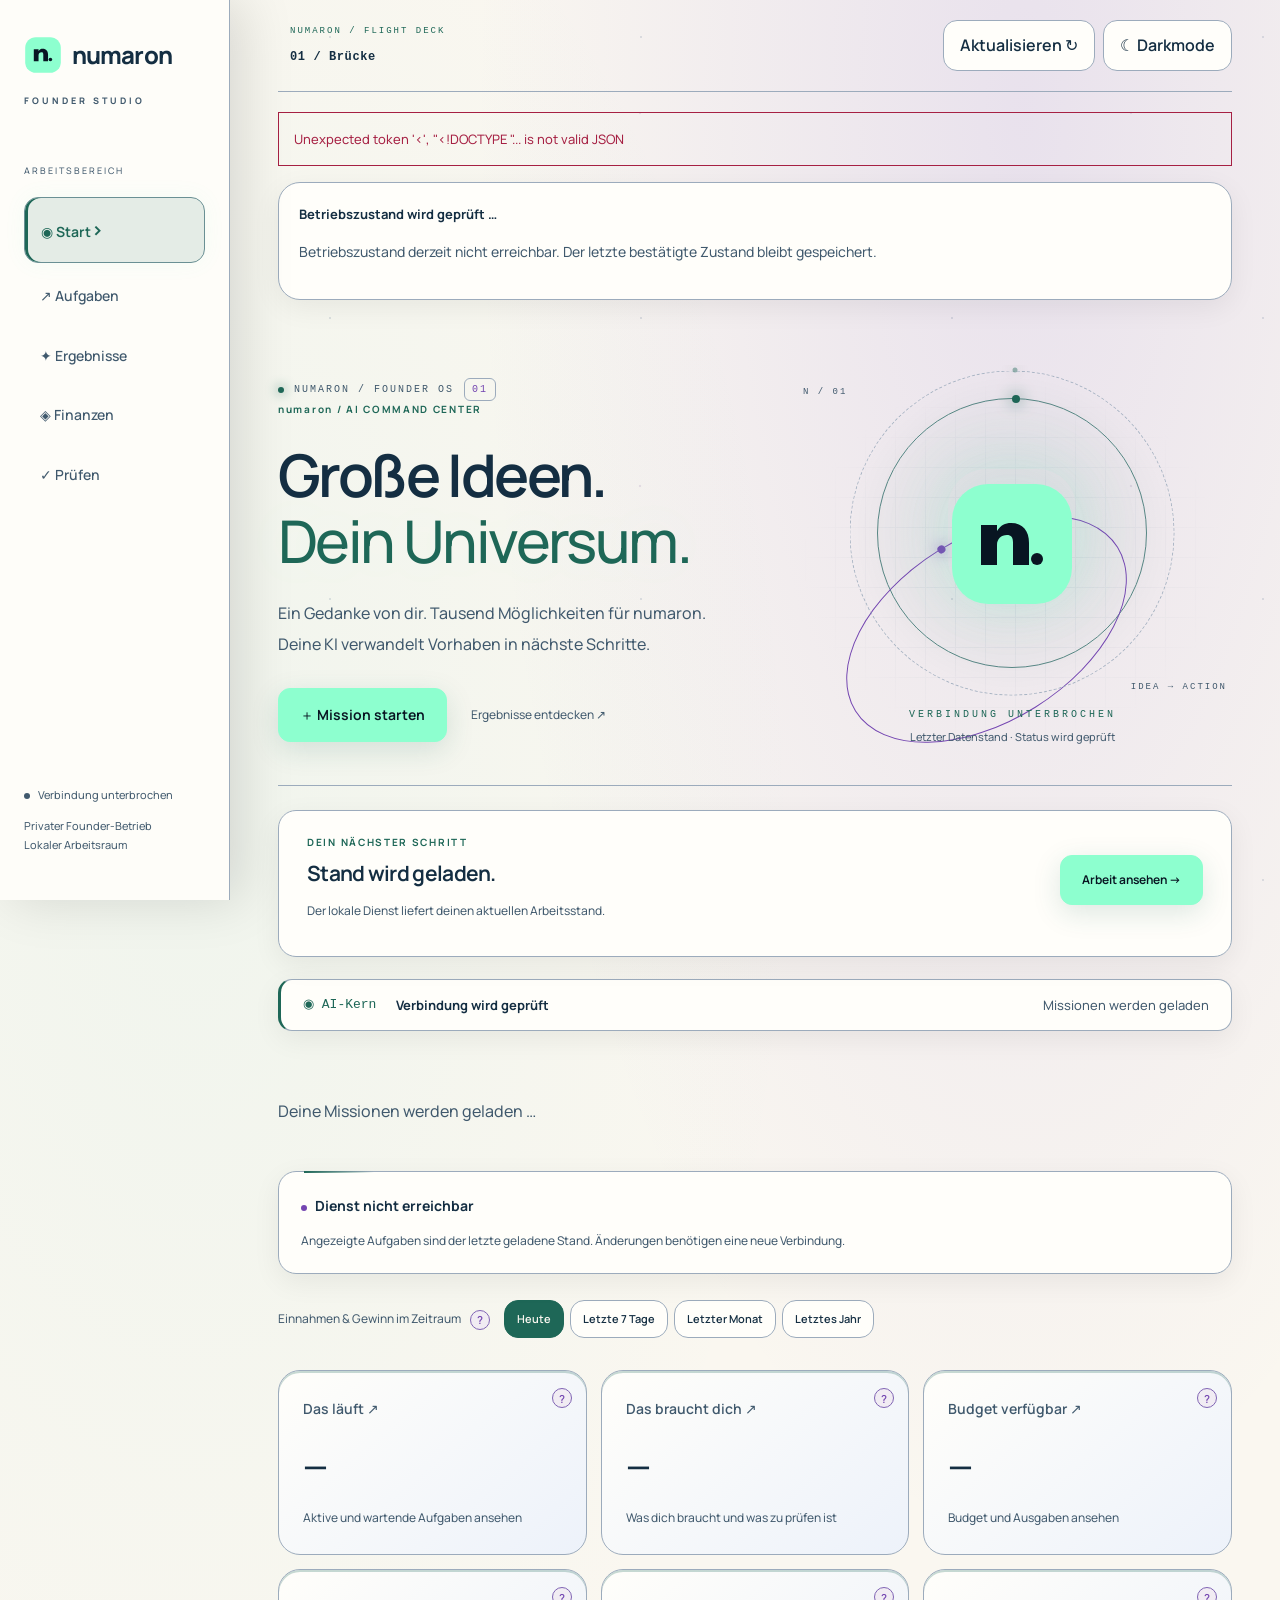
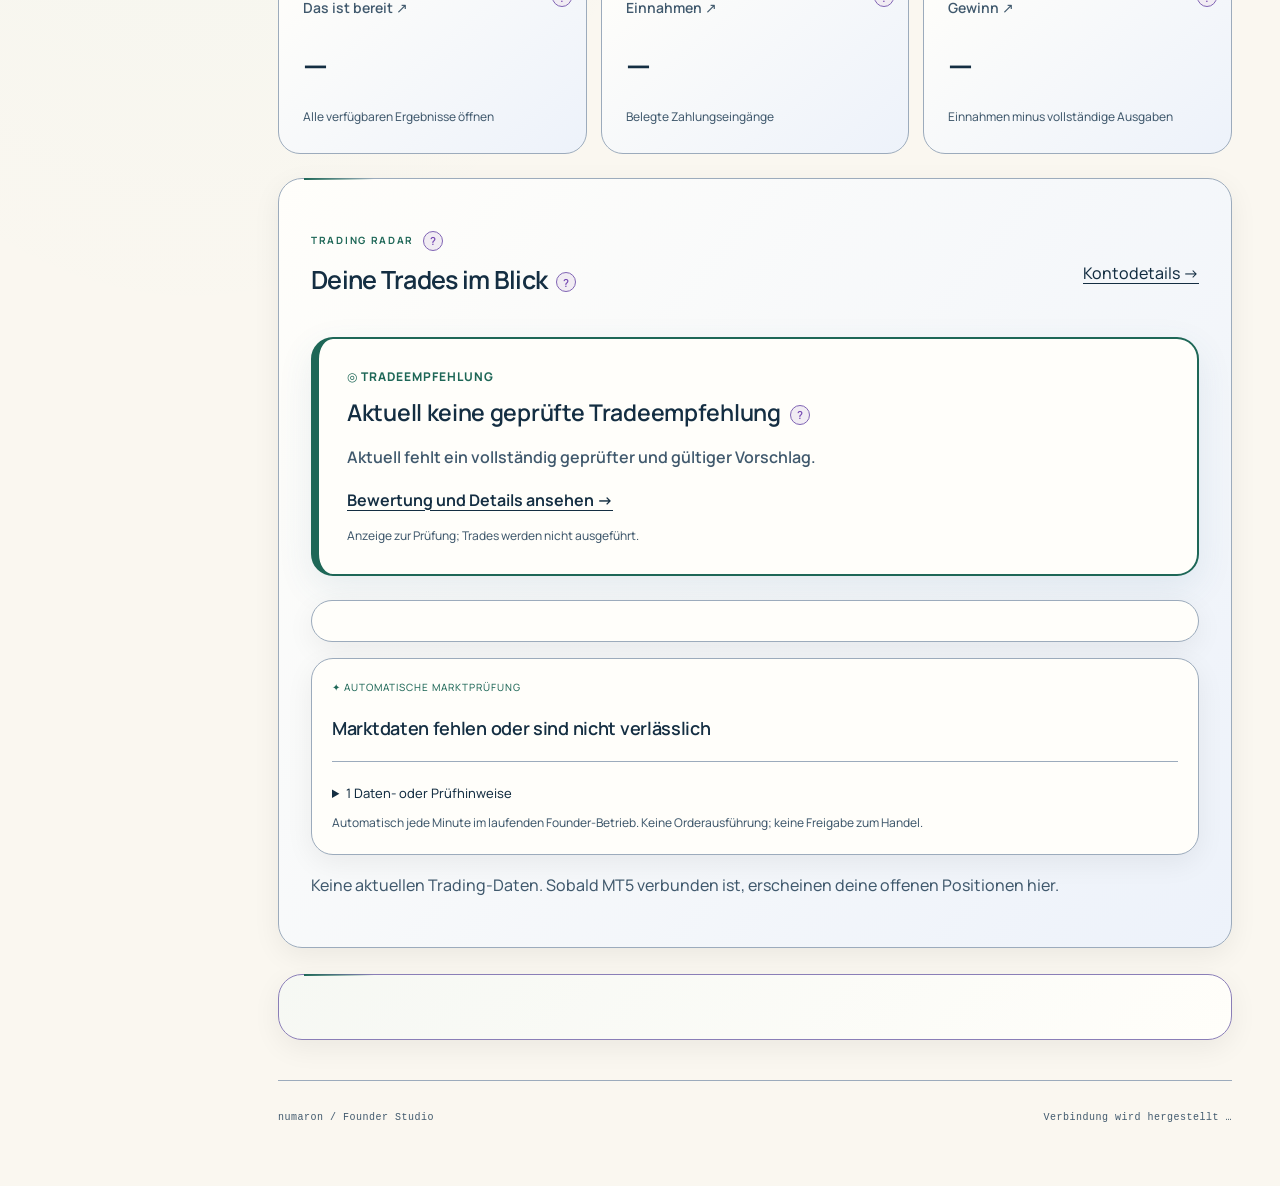
==== commit 419794a9: "Repair Founder runtime isolation, provider requests and status reporting Include required Founder so" ====
--- a/web/founder/index.html
+++ b/web/founder/index.html
@@ -1,6 +1,6 @@
 <!doctype html><html lang="de"><head><meta charset="utf-8"><meta name="viewport" content="width=device-width,initial-scale=1"><title>numaron · Founder Studio</title><link rel="preload" href="./fonts/Manrope-Variable.ttf" as="font" type="font/ttf" crossorigin><link rel="stylesheet" href="./style.css"><script src="./app.js" type="module"></script></head><body><svg class="logo-definitions" aria-hidden="true" xmlns="http://www.w3.org/2000/svg"><symbol id="numaron-mark" viewBox="0 0 64 64"><rect x="2" y="2" width="60" height="60" rx="18" fill="currentColor"/><g transform="translate(-1.5 -1.5)"><path d="M18 44V24h8v3c2-3 4-4 7-4 6 0 9 4 9 10v11h-8V33c0-3-1-4-3-4-3 0-5 2-5 5v10Z" fill="#081522"/><circle cx="46" cy="41" r="3" fill="#081522"/></g></symbol></svg><a class="skip" href="#overview">Zum Inhalt</a>
 <aside><a class="brand" href="#overview" aria-label="numaron Founder Studio"><svg class="brand-symbol numaron-logo" aria-hidden="true"><use href="#numaron-mark"/></svg>numaron<small>FOUNDER STUDIO</small></a><p class="nav-label">ARBEITSBEREICH</p><nav aria-label="Founder-Bereiche"><a href="#overview" class="active" aria-current="page">◉ Start</a><a href="#operations">↗ Aufgaben</a><a href="#products">✦ Ergebnisse</a><a href="#finance">◈ Finanzen</a><a href="#approvals">✓ Prüfen</a></nav><div class="aside-bottom"><span class="dot" id="connectionDot"></span><span id="connectionLabel">Lokale Oberfläche</span><p>Privater Founder-Betrieb<br>Lokaler Arbeitsraum</p></div></aside>
-<main><header><div class="breadcrumb"><span class="bridge-label">NUMARON / FLIGHT DECK</span><span id="deckLocation">Brücke · Übersicht</span></div><div class="header-actions"><button id="refreshTop" type="button">Aktualisieren ↻</button><button id="themeToggle" type="button" aria-pressed="false">Darkmode</button></div></header><div id="error" role="alert"></div>
+<main><header><div class="breadcrumb"><span class="bridge-label">NUMARON / FLIGHT DECK</span><span id="deckLocation">Brücke · Übersicht</span></div><div class="header-actions"><button id="refreshTop" type="button">Aktualisieren ↻</button><button id="themeToggle" type="button" aria-pressed="false">Darkmode</button></div></header><div id="error" role="alert"></div><section id="powerControls" class="notice" aria-label="Numaron ein- und ausschalten"><strong>Betriebszustand wird geprüft …</strong></section>
 <section id="overview" class="hero"><div><div class="command-kicker"><span class="signal-pip"></span> NUMARON / FOUNDER OS <span>01</span></div><div class="eyebrow"><span style="text-transform:none">numaron</span> / AI COMMAND CENTER</div><h1>Große Ideen.<br><em>Dein Universum.</em></h1><p>Ein Gedanke von dir. Tausend Möglichkeiten für numaron.<br>Deine KI verwandelt Vorhaben in nächste Schritte.</p><div class="hero-links"><a class="primary-link" href="#operations">＋ Mission starten</a><a href="#products">Ergebnisse entdecken ↗</a></div></div><div class="reactor-column"><div class="neural-reactor" data-state="unknown" aria-label="Numaron KI-Kern"><div class="reactor-grid" aria-hidden="true"></div><div class="reactor-orbit orbit-one" aria-hidden="true"></div><div class="reactor-orbit orbit-two" aria-hidden="true"></div><div class="reactor-orbit orbit-three" aria-hidden="true"></div><div class="reactor-heart" aria-hidden="true"><svg class="numaron-logo"><use href="#numaron-mark"/></svg></div><span class="reactor-coordinate coordinate-a" aria-hidden="true">N / 01</span><span class="reactor-coordinate coordinate-b" aria-hidden="true">IDEA → ACTION</span><div class="reactor-caption"><strong id="reactorStatus">VERBINDUNG WIRD GEPRÜFT</strong><span id="reactorDetail">Dein numaron KI-Kern</span></div></div></div></section><section id="nextAction" class="focus-card next-action"><span class="eyebrow">DEIN NÄCHSTER SCHRITT</span><h2 id="nextStepTitle">Stand wird geladen.</h2><p id="nextStepText">Der lokale Dienst liefert deinen aktuellen Arbeitsstand.</p><a id="nextStepLink" class="primary-link" href="#operations">Arbeit ansehen →</a><p id="progressNote" class="progress-note"></p></section>
 <section id="aiHud" class="ai-hud" aria-label="AI-Status"><span>◉ AI-Kern</span><strong id="aiState">Verbindung wird geprüft</strong><span id="aiMissionCount">Missionen werden geladen</span></section>
 <section id="missionDeck" class="mission-deck" aria-label="Missionen und Meilensteine"><p>Deine Missionen werden geladen …</p></section><section class="runtime" id="control"><div><span class="dot amber"></span><strong id="controller">Controller wird geprüft</strong><p id="controllerDetail">Aktueller Betriebszustand wird geladen.</p></div></section>
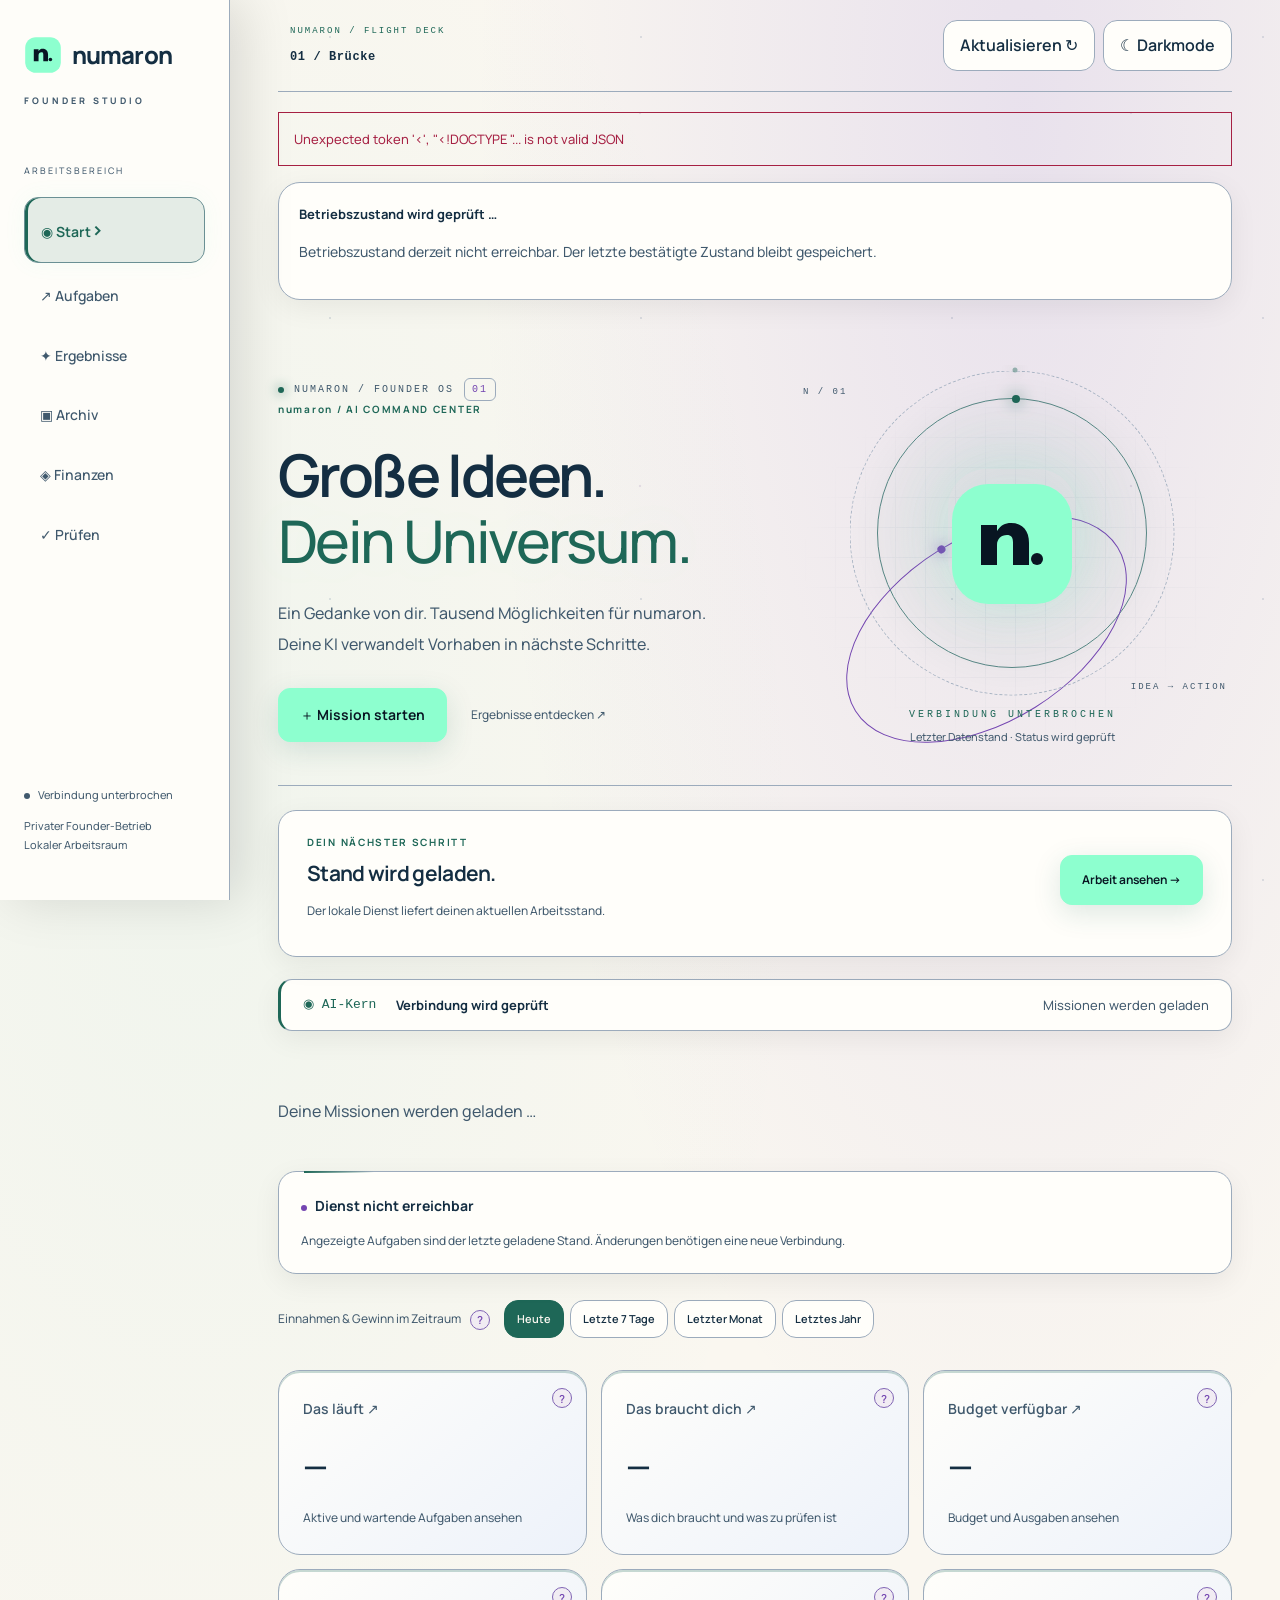
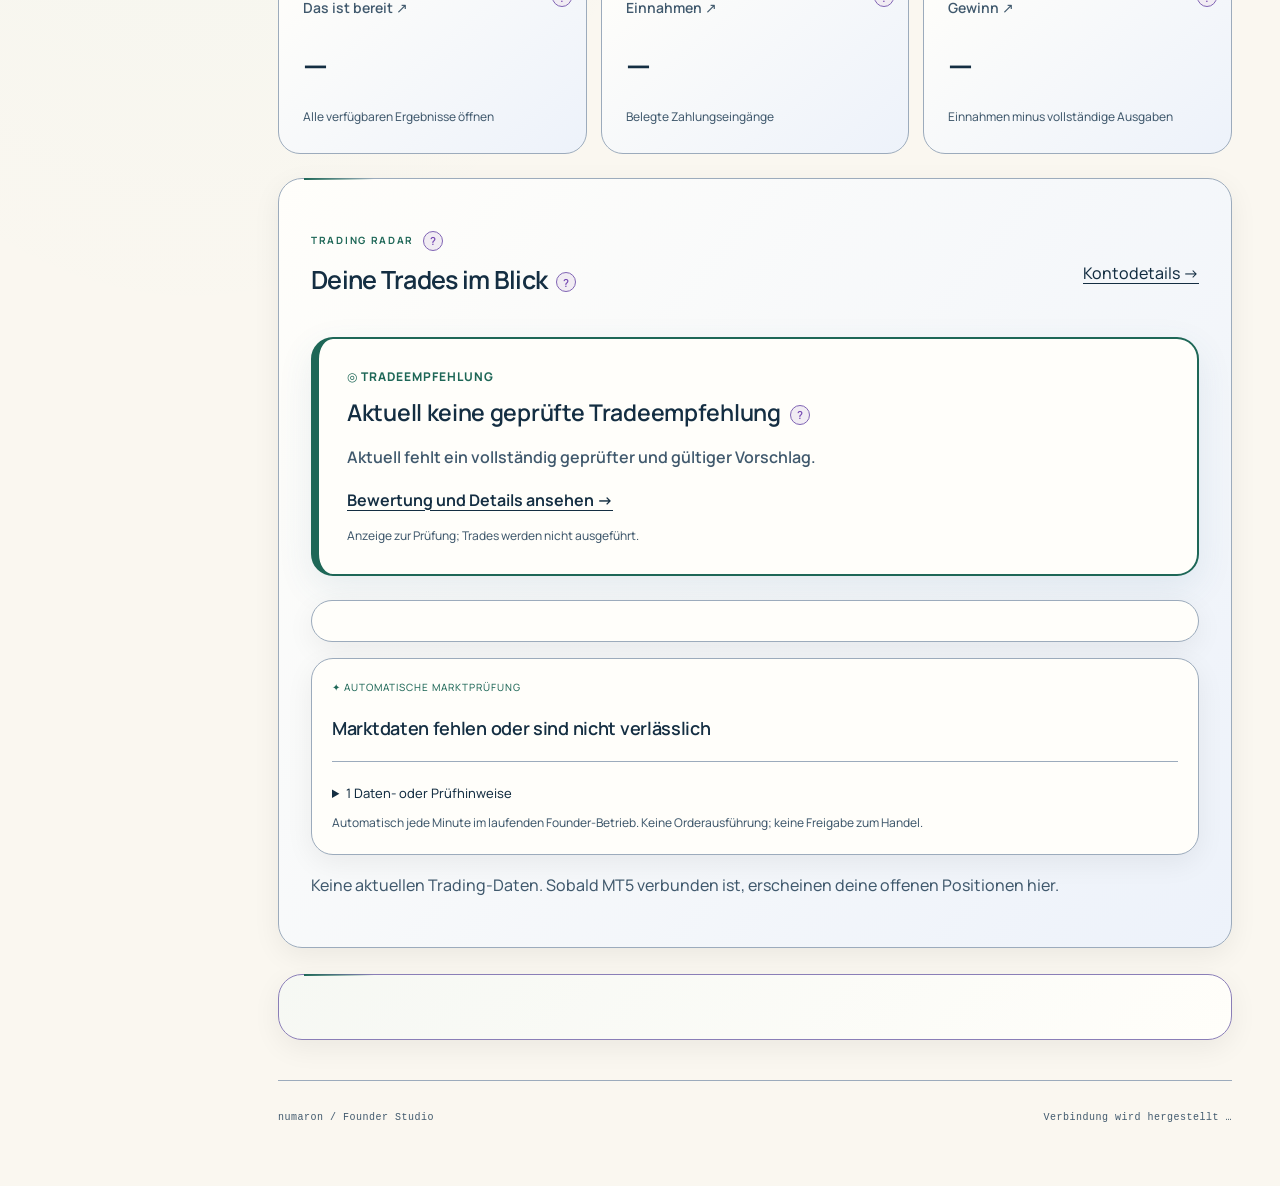
==== commit a299c1c9: "Repair Founder SOFA access, retries and archived work Load Windows DPAPI credentials with the correc" ====
--- a/web/founder/index.html
+++ b/web/founder/index.html
@@ -1,5 +1,5 @@
 <!doctype html><html lang="de"><head><meta charset="utf-8"><meta name="viewport" content="width=device-width,initial-scale=1"><title>numaron · Founder Studio</title><link rel="preload" href="./fonts/Manrope-Variable.ttf" as="font" type="font/ttf" crossorigin><link rel="stylesheet" href="./style.css"><script src="./app.js" type="module"></script></head><body><svg class="logo-definitions" aria-hidden="true" xmlns="http://www.w3.org/2000/svg"><symbol id="numaron-mark" viewBox="0 0 64 64"><rect x="2" y="2" width="60" height="60" rx="18" fill="currentColor"/><g transform="translate(-1.5 -1.5)"><path d="M18 44V24h8v3c2-3 4-4 7-4 6 0 9 4 9 10v11h-8V33c0-3-1-4-3-4-3 0-5 2-5 5v10Z" fill="#081522"/><circle cx="46" cy="41" r="3" fill="#081522"/></g></symbol></svg><a class="skip" href="#overview">Zum Inhalt</a>
-<aside><a class="brand" href="#overview" aria-label="numaron Founder Studio"><svg class="brand-symbol numaron-logo" aria-hidden="true"><use href="#numaron-mark"/></svg>numaron<small>FOUNDER STUDIO</small></a><p class="nav-label">ARBEITSBEREICH</p><nav aria-label="Founder-Bereiche"><a href="#overview" class="active" aria-current="page">◉ Start</a><a href="#operations">↗ Aufgaben</a><a href="#products">✦ Ergebnisse</a><a href="#finance">◈ Finanzen</a><a href="#approvals">✓ Prüfen</a></nav><div class="aside-bottom"><span class="dot" id="connectionDot"></span><span id="connectionLabel">Lokale Oberfläche</span><p>Privater Founder-Betrieb<br>Lokaler Arbeitsraum</p></div></aside>
+<aside><a class="brand" href="#overview" aria-label="numaron Founder Studio"><svg class="brand-symbol numaron-logo" aria-hidden="true"><use href="#numaron-mark"/></svg>numaron<small>FOUNDER STUDIO</small></a><p class="nav-label">ARBEITSBEREICH</p><nav aria-label="Founder-Bereiche"><a href="#overview" class="active" aria-current="page">◉ Start</a><a href="#operations">↗ Aufgaben</a><a href="#products">✦ Ergebnisse</a><a href="#archive">&#9635; Archiv</a><a href="#finance">◈ Finanzen</a><a href="#approvals">✓ Prüfen</a></nav><div class="aside-bottom"><span class="dot" id="connectionDot"></span><span id="connectionLabel">Lokale Oberfläche</span><p>Privater Founder-Betrieb<br>Lokaler Arbeitsraum</p></div></aside>
 <main><header><div class="breadcrumb"><span class="bridge-label">NUMARON / FLIGHT DECK</span><span id="deckLocation">Brücke · Übersicht</span></div><div class="header-actions"><button id="refreshTop" type="button">Aktualisieren ↻</button><button id="themeToggle" type="button" aria-pressed="false">Darkmode</button></div></header><div id="error" role="alert"></div><section id="powerControls" class="notice" aria-label="Numaron ein- und ausschalten"><strong>Betriebszustand wird geprüft …</strong></section>
 <section id="overview" class="hero"><div><div class="command-kicker"><span class="signal-pip"></span> NUMARON / FOUNDER OS <span>01</span></div><div class="eyebrow"><span style="text-transform:none">numaron</span> / AI COMMAND CENTER</div><h1>Große Ideen.<br><em>Dein Universum.</em></h1><p>Ein Gedanke von dir. Tausend Möglichkeiten für numaron.<br>Deine KI verwandelt Vorhaben in nächste Schritte.</p><div class="hero-links"><a class="primary-link" href="#operations">＋ Mission starten</a><a href="#products">Ergebnisse entdecken ↗</a></div></div><div class="reactor-column"><div class="neural-reactor" data-state="unknown" aria-label="Numaron KI-Kern"><div class="reactor-grid" aria-hidden="true"></div><div class="reactor-orbit orbit-one" aria-hidden="true"></div><div class="reactor-orbit orbit-two" aria-hidden="true"></div><div class="reactor-orbit orbit-three" aria-hidden="true"></div><div class="reactor-heart" aria-hidden="true"><svg class="numaron-logo"><use href="#numaron-mark"/></svg></div><span class="reactor-coordinate coordinate-a" aria-hidden="true">N / 01</span><span class="reactor-coordinate coordinate-b" aria-hidden="true">IDEA → ACTION</span><div class="reactor-caption"><strong id="reactorStatus">VERBINDUNG WIRD GEPRÜFT</strong><span id="reactorDetail">Dein numaron KI-Kern</span></div></div></div></section><section id="nextAction" class="focus-card next-action"><span class="eyebrow">DEIN NÄCHSTER SCHRITT</span><h2 id="nextStepTitle">Stand wird geladen.</h2><p id="nextStepText">Der lokale Dienst liefert deinen aktuellen Arbeitsstand.</p><a id="nextStepLink" class="primary-link" href="#operations">Arbeit ansehen →</a><p id="progressNote" class="progress-note"></p></section>
 <section id="aiHud" class="ai-hud" aria-label="AI-Status"><span>◉ AI-Kern</span><strong id="aiState">Verbindung wird geprüft</strong><span id="aiMissionCount">Missionen werden geladen</span></section>
@@ -21,6 +21,7 @@
 
 <section id="research" class="workspace-panel"><div class="section-heading"><div><div class="eyebrow">CHANCEN ENTDECKEN</div><h2>Recherche</h2></div><span class="quiet-badge">Datenanbindung offen</span></div><div class="empty-state"><div class="empty-icon">⌕</div><div><h3>Platz für die nächste gute Idee.</h3><p>Hier erscheinen belegte Chancen, Quellen, Gegenbelege und nächste Prüfhandlungen. Der laufende Recherchebestand ist noch nicht mit dieser Oberfläche verbunden.</p></div></div><div class="steps"><span>01 · Entdecken</span><span>02 · Vergleichen</span><span>03 · Prüfen</span><span>04 · Liefern</span></div></section>
 <section id="products"><div class="section-heading"><div><div class="eyebrow">WERKSTATT</div><h2>Deine Ergebnisse</h2></div><button id="refresh">Ansicht aktualisieren ↻</button></div><p class="muted">Nachgewiesene lokale Dateien. Ein eingereichter Beitrag ist noch keine Kundenabnahme. Neue Ergebnisse erscheinen nach Aufnahme in den geprüften Katalog.</p><div class="filters" role="group" aria-label="Katalog filtern"><button data-filter="Alle" class="selected">Alle</button><button data-filter="Produkt">Produkte</button><button data-filter="Lieferung">Lieferungen</button><button data-filter="Arbeit">numarons Arbeit</button></div><label class="search-label" for="productSearch">Ergebnis suchen</label><input id="productSearch" type="search" placeholder="Titel oder Beschreibung …"><h3>Produkte & Lieferungen</h3><div id="cards" class="cards"></div><h3>Ergebnisse aus numarons Arbeit</h3><div id="jobResults" class="cards"></div><p id="catalogEmpty" class="muted" hidden>Keine passenden Ergebnisse.</p></section>
+<section id="archive" class="workspace-panel" hidden><h2>Abgeschlossene Arbeiten</h2><p>Das Archiv wird beim Öffnen geladen.</p></section>
 <section id="finance" class="workspace-panel"><p id="financeRefreshStatus" role="status">Finanzdaten werden geladen …</p><div id="financeDetails"></div></section>
 <section id="trading" class="workspace-panel"><details id="accountDetails"><summary>Konten & Trading · nur lesend</summary><div id="mt5Status" class="notice">Keine aktuellen MT5-Daten.</div><div id="mt5Account" class="finance-grid"></div><div id="mt5Positions"></div><p class="muted">Bestehende Positionen des Kontoinhabers. Nur lesender Zugriff; keine Orderausführung. Kontodaten sind keine Garantie für aktuelle ausführbare Kurse.</p></details></section>
 <section id="approvals"><div class="section-heading"><div><div class="eyebrow">BEWUSST ENTSCHEIDEN</div><h2>Prüfungen & Freigaben</h2></div><span class="pill">KEINE PAUSCHALFREIGABE</span></div><div class="notice"><strong>Ein Klick bestätigt genau den angezeigten Inhalt.</strong><p>„Inhalt geprüft“ speichert die aktuelle Dateiversion im lokalen Journal, wenn die dauerhafte Ablage verbunden ist. Es erlaubt keine Veröffentlichung, Ausgabe oder Ausführung. Änderungen machen die Bestätigung ungültig. Operative Freigaben sind noch nicht angebunden.</p></div><div id="gates"></div></section>
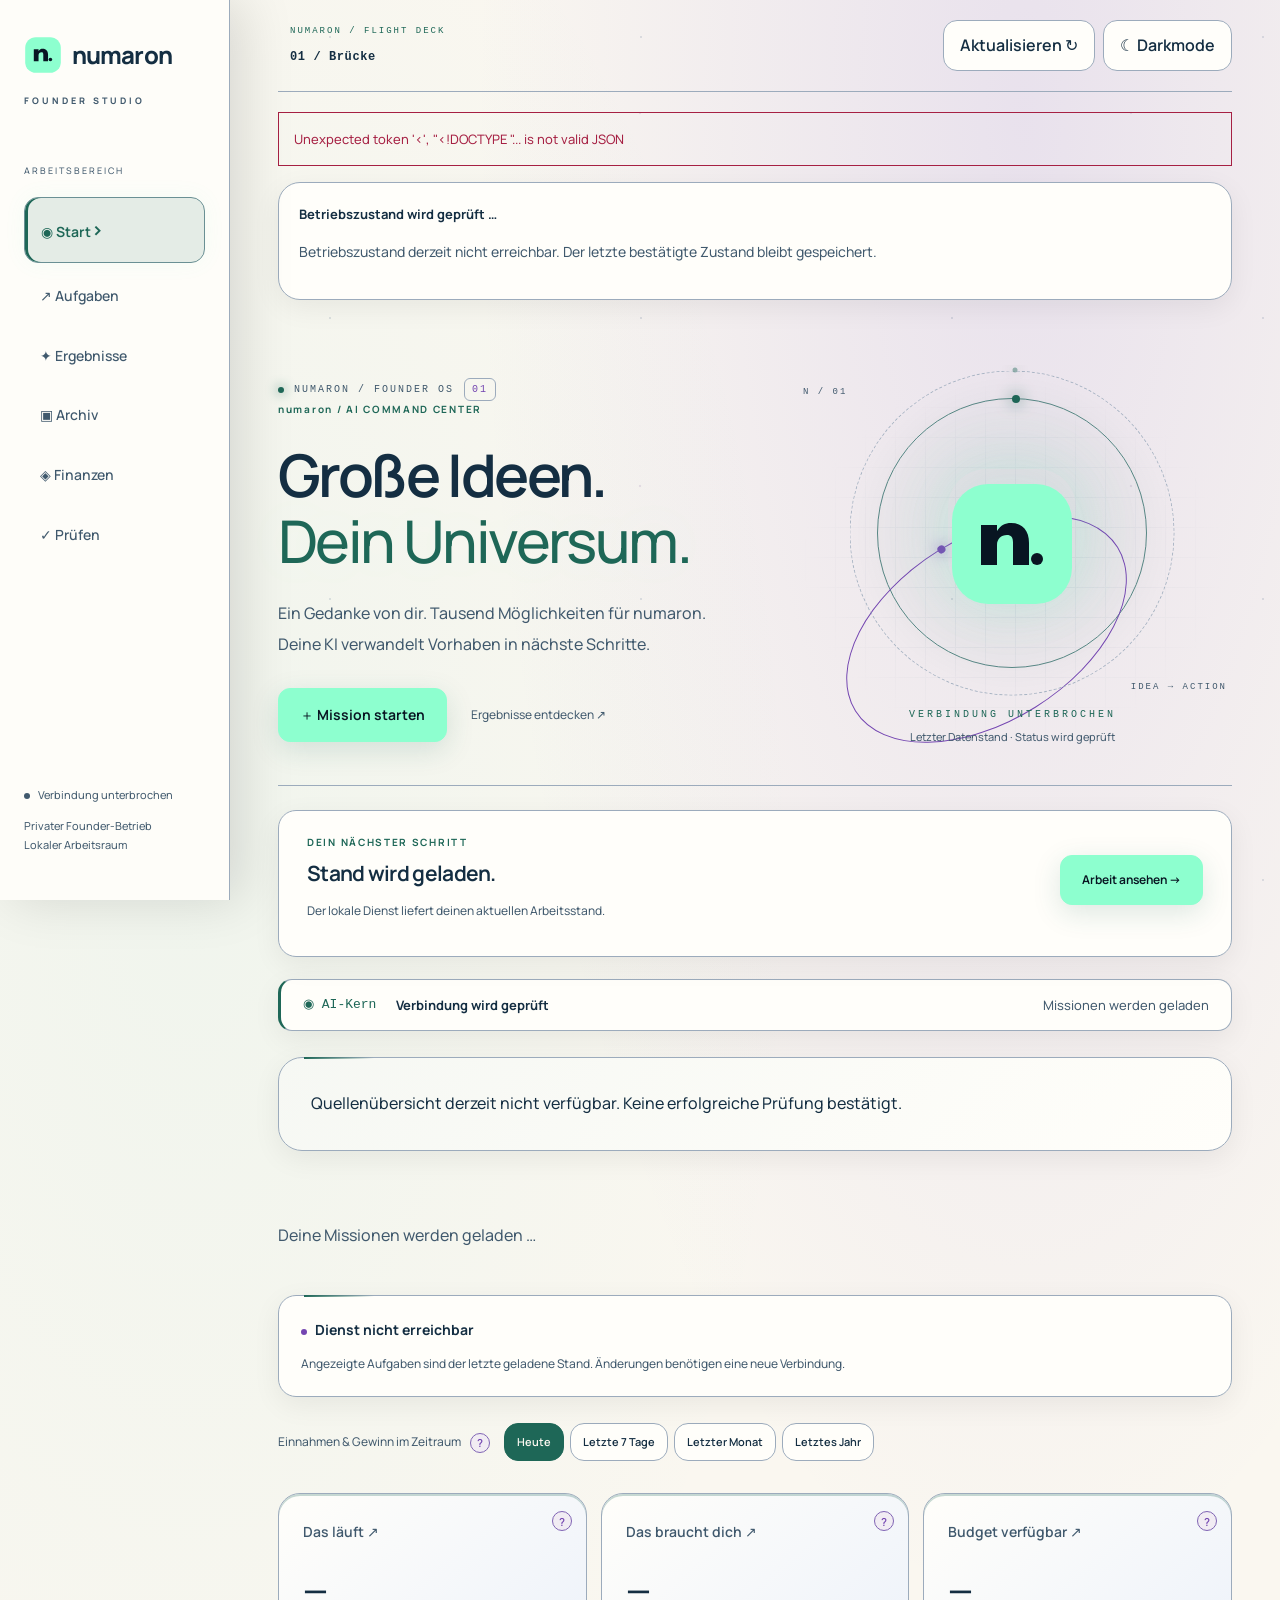
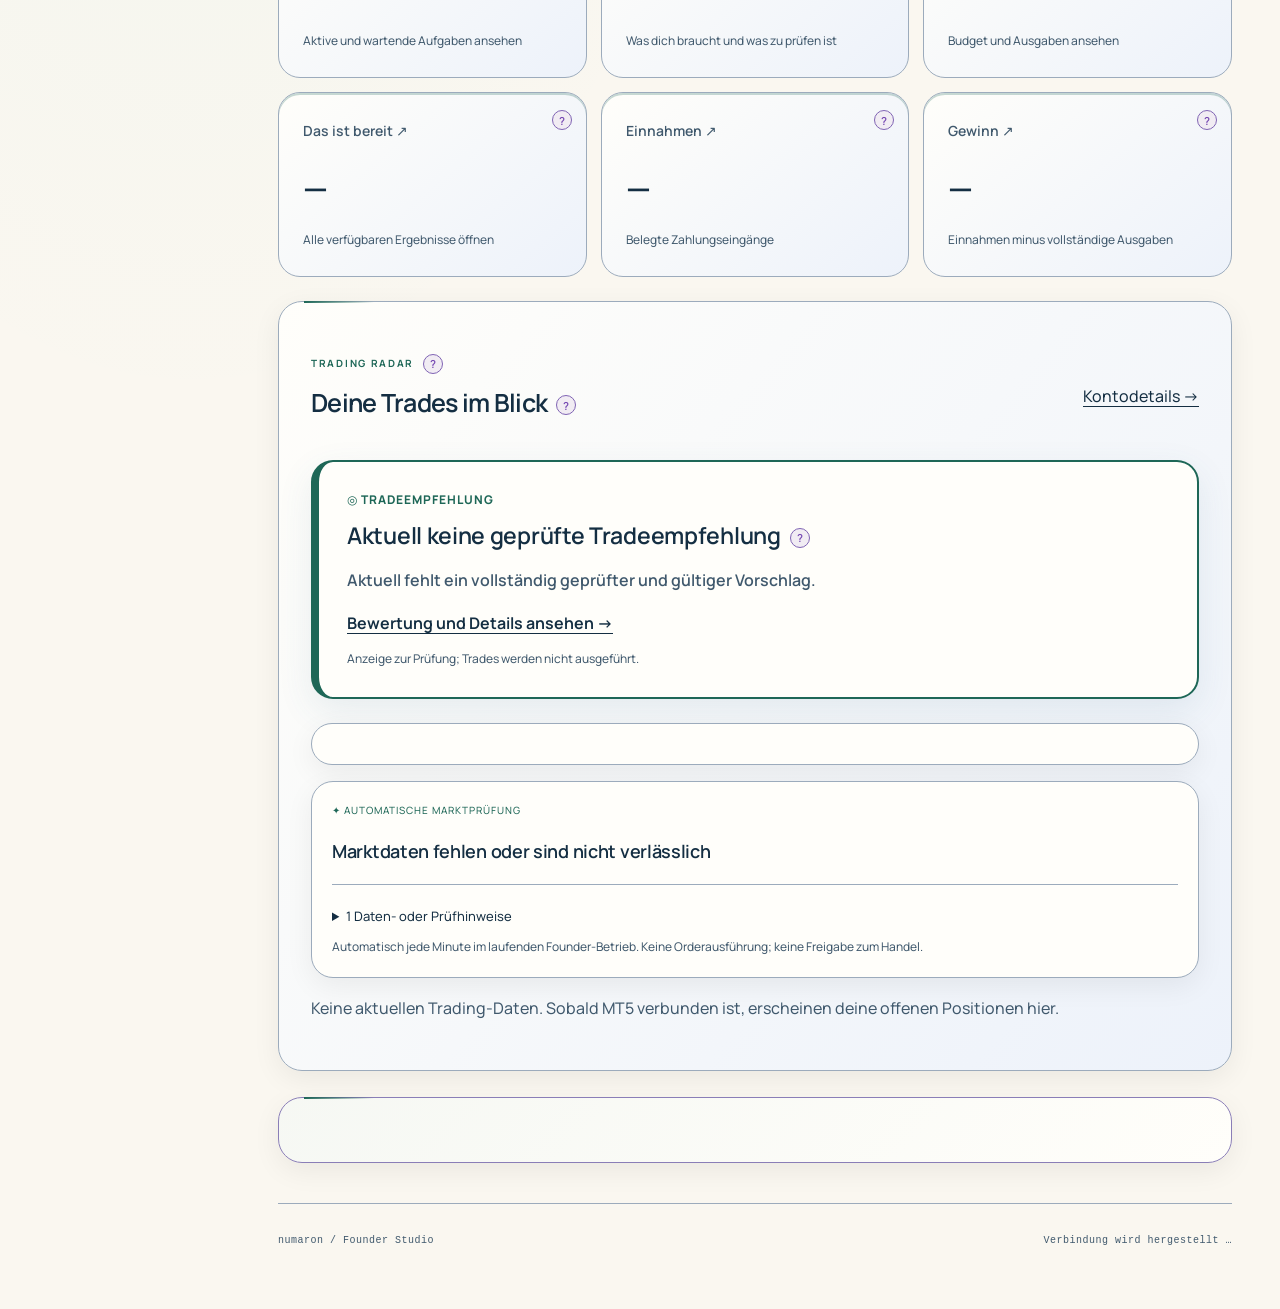
==== commit 752b7962: "Show ugig application and Guru source overview in Founder Studio" ====
--- a/web/founder/index.html
+++ b/web/founder/index.html
@@ -3,7 +3,7 @@
 <main><header><div class="breadcrumb"><span class="bridge-label">NUMARON / FLIGHT DECK</span><span id="deckLocation">Brücke · Übersicht</span></div><div class="header-actions"><button id="refreshTop" type="button">Aktualisieren ↻</button><button id="themeToggle" type="button" aria-pressed="false">Darkmode</button></div></header><div id="error" role="alert"></div><section id="powerControls" class="notice" aria-label="Numaron ein- und ausschalten"><strong>Betriebszustand wird geprüft …</strong></section>
 <section id="overview" class="hero"><div><div class="command-kicker"><span class="signal-pip"></span> NUMARON / FOUNDER OS <span>01</span></div><div class="eyebrow"><span style="text-transform:none">numaron</span> / AI COMMAND CENTER</div><h1>Große Ideen.<br><em>Dein Universum.</em></h1><p>Ein Gedanke von dir. Tausend Möglichkeiten für numaron.<br>Deine KI verwandelt Vorhaben in nächste Schritte.</p><div class="hero-links"><a class="primary-link" href="#operations">＋ Mission starten</a><a href="#products">Ergebnisse entdecken ↗</a></div></div><div class="reactor-column"><div class="neural-reactor" data-state="unknown" aria-label="Numaron KI-Kern"><div class="reactor-grid" aria-hidden="true"></div><div class="reactor-orbit orbit-one" aria-hidden="true"></div><div class="reactor-orbit orbit-two" aria-hidden="true"></div><div class="reactor-orbit orbit-three" aria-hidden="true"></div><div class="reactor-heart" aria-hidden="true"><svg class="numaron-logo"><use href="#numaron-mark"/></svg></div><span class="reactor-coordinate coordinate-a" aria-hidden="true">N / 01</span><span class="reactor-coordinate coordinate-b" aria-hidden="true">IDEA → ACTION</span><div class="reactor-caption"><strong id="reactorStatus">VERBINDUNG WIRD GEPRÜFT</strong><span id="reactorDetail">Dein numaron KI-Kern</span></div></div></div></section><section id="nextAction" class="focus-card next-action"><span class="eyebrow">DEIN NÄCHSTER SCHRITT</span><h2 id="nextStepTitle">Stand wird geladen.</h2><p id="nextStepText">Der lokale Dienst liefert deinen aktuellen Arbeitsstand.</p><a id="nextStepLink" class="primary-link" href="#operations">Arbeit ansehen →</a><p id="progressNote" class="progress-note"></p></section>
 <section id="aiHud" class="ai-hud" aria-label="AI-Status"><span>◉ AI-Kern</span><strong id="aiState">Verbindung wird geprüft</strong><span id="aiMissionCount">Missionen werden geladen</span></section>
-<section id="missionDeck" class="mission-deck" aria-label="Missionen und Meilensteine"><p>Deine Missionen werden geladen …</p></section><section class="runtime" id="control"><div><span class="dot amber"></span><strong id="controller">Controller wird geprüft</strong><p id="controllerDetail">Aktueller Betriebszustand wird geladen.</p></div></section>
+<section id="sourceOverview" class="workspace-panel" aria-label="Auftragsquellen und Bewerbungen"><h2>Auftragsquellen &amp; Bewerbungen</h2><p>Quellenstand wird geladen …</p></section><section id="missionDeck" class="mission-deck" aria-label="Missionen und Meilensteine"><p>Deine Missionen werden geladen …</p></section><section class="runtime" id="control"><div><span class="dot amber"></span><strong id="controller">Controller wird geprüft</strong><p id="controllerDetail">Aktueller Betriebszustand wird geladen.</p></div></section>
 <div class="period-bar"><span>Einnahmen & Gewinn im Zeitraum</span><div class="period-buttons" role="group" aria-label="Finanzzeitraum"><button data-period="today" aria-pressed="true">Heute</button><button data-period="week" aria-pressed="false">Letzte 7 Tage</button><button data-period="month" aria-pressed="false">Letzter Monat</button><button data-period="year" aria-pressed="false">Letztes Jahr</button></div><small id="overviewPeriod"></small></div>
 <div class="metrics">
 <a class="metric" href="#work"><span>Das läuft ↗</span><strong id="workCount">—</strong><small>Aktive und wartende Aufgaben ansehen</small></a>
--- a/web/founder/style.css
+++ b/web/founder/style.css
@@ -113,3 +113,4 @@
 nav a{font-weight:550;letter-spacing:0}.brand{font-family:var(--font-ui);font-weight:750;letter-spacing:-.9px}.metric strong,.progress-orbit strong{font-family:var(--font-ui);font-weight:600;font-variant-numeric:tabular-nums;letter-spacing:-1.3px}
 .card p,.notice p,.task-panel p{line-height:1.85}.milestone strong{font-weight:650}.help-bubble{font-size:13px;line-height:1.85}.primary-link{font-weight:650}
 @media(max-width:760px){.hero h1{letter-spacing:-1.5px;line-height:1.14}.hero p{line-height:1.85}.mission-tile h3{line-height:1.65}}
+.research-report{line-height:1.65}.research-report section{margin:24px 0;padding-top:16px;border-top:1px solid var(--line)}.research-report h3{margin:0 0 12px;font-size:19px}.research-report .research-summary{padding:18px 20px;border-left:3px solid var(--gold);background:var(--soft);border-radius:12px;font-size:17px;font-weight:600}.research-report li{margin:9px 0}.research-bounty{padding:15px;margin:12px 0;border:1px solid var(--line);border-radius:14px;background:var(--paper);display:flex;gap:10px;flex-wrap:wrap;align-items:center}.research-bounty a{flex-basis:100%;overflow-wrap:anywhere}.research-badge{font-size:12px;padding:3px 9px;border:1px solid var(--line);border-radius:20px;color:var(--muted)}.research-report table{width:100%;border-collapse:collapse;font-size:13px}.research-report th,.research-report td{text-align:left;padding:12px 7px;border-bottom:1px solid var(--line);vertical-align:top}.research-report details{margin:10px 0;padding:12px;border:1px solid var(--line);border-radius:12px}.research-report summary{font-weight:600;cursor:pointer}.research-report details>a{display:inline-block;margin-top:12px}.research-report pre{white-space:pre-wrap;overflow-wrap:anywhere}.research-report .muted{font-size:13px;color:var(--muted)}@media(max-width:600px){.research-report th,.research-report td{padding:8px 4px;font-size:12px}.research-report ul{padding-left:20px}}
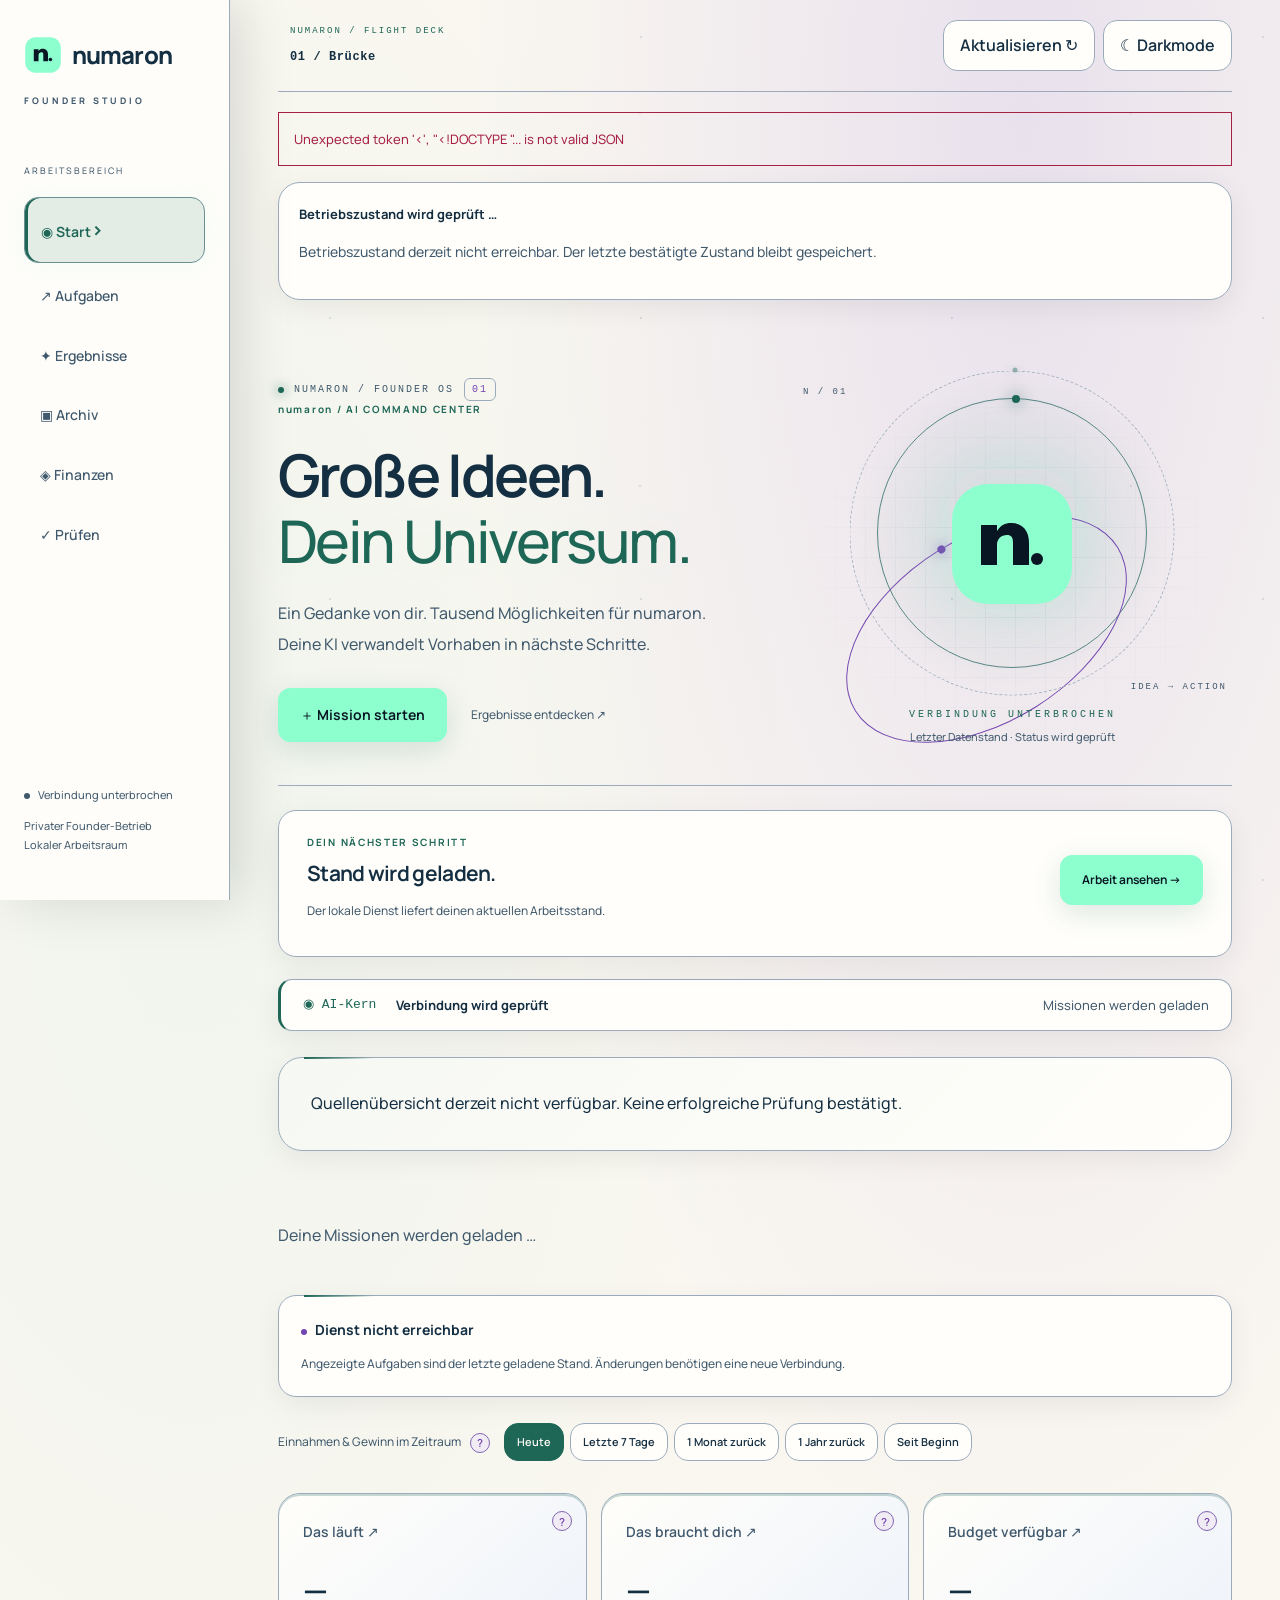
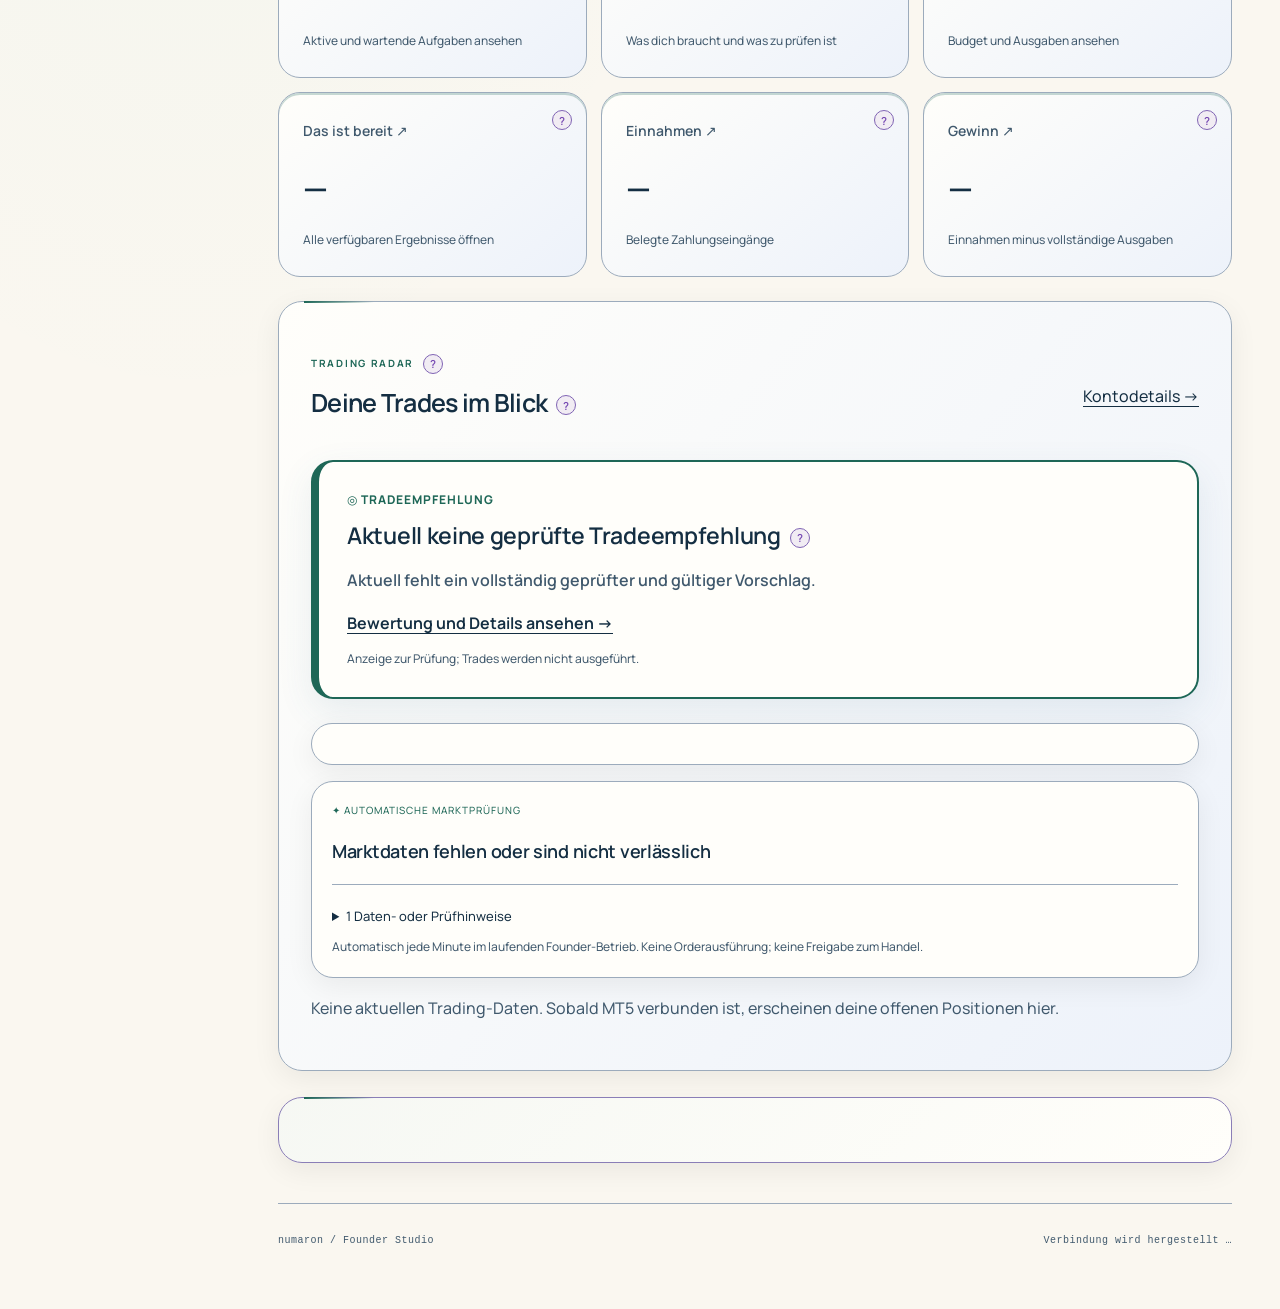
==== commit 7c473ceb: "Use rolling financial periods and add since-beginning view" ====
--- a/web/founder/index.html
+++ b/web/founder/index.html
@@ -4,7 +4,7 @@
 <section id="overview" class="hero"><div><div class="command-kicker"><span class="signal-pip"></span> NUMARON / FOUNDER OS <span>01</span></div><div class="eyebrow"><span style="text-transform:none">numaron</span> / AI COMMAND CENTER</div><h1>Große Ideen.<br><em>Dein Universum.</em></h1><p>Ein Gedanke von dir. Tausend Möglichkeiten für numaron.<br>Deine KI verwandelt Vorhaben in nächste Schritte.</p><div class="hero-links"><a class="primary-link" href="#operations">＋ Mission starten</a><a href="#products">Ergebnisse entdecken ↗</a></div></div><div class="reactor-column"><div class="neural-reactor" data-state="unknown" aria-label="Numaron KI-Kern"><div class="reactor-grid" aria-hidden="true"></div><div class="reactor-orbit orbit-one" aria-hidden="true"></div><div class="reactor-orbit orbit-two" aria-hidden="true"></div><div class="reactor-orbit orbit-three" aria-hidden="true"></div><div class="reactor-heart" aria-hidden="true"><svg class="numaron-logo"><use href="#numaron-mark"/></svg></div><span class="reactor-coordinate coordinate-a" aria-hidden="true">N / 01</span><span class="reactor-coordinate coordinate-b" aria-hidden="true">IDEA → ACTION</span><div class="reactor-caption"><strong id="reactorStatus">VERBINDUNG WIRD GEPRÜFT</strong><span id="reactorDetail">Dein numaron KI-Kern</span></div></div></div></section><section id="nextAction" class="focus-card next-action"><span class="eyebrow">DEIN NÄCHSTER SCHRITT</span><h2 id="nextStepTitle">Stand wird geladen.</h2><p id="nextStepText">Der lokale Dienst liefert deinen aktuellen Arbeitsstand.</p><a id="nextStepLink" class="primary-link" href="#operations">Arbeit ansehen →</a><p id="progressNote" class="progress-note"></p></section>
 <section id="aiHud" class="ai-hud" aria-label="AI-Status"><span>◉ AI-Kern</span><strong id="aiState">Verbindung wird geprüft</strong><span id="aiMissionCount">Missionen werden geladen</span></section>
 <section id="sourceOverview" class="workspace-panel" aria-label="Auftragsquellen und Bewerbungen"><h2>Auftragsquellen &amp; Bewerbungen</h2><p>Quellenstand wird geladen …</p></section><section id="missionDeck" class="mission-deck" aria-label="Missionen und Meilensteine"><p>Deine Missionen werden geladen …</p></section><section class="runtime" id="control"><div><span class="dot amber"></span><strong id="controller">Controller wird geprüft</strong><p id="controllerDetail">Aktueller Betriebszustand wird geladen.</p></div></section>
-<div class="period-bar"><span>Einnahmen & Gewinn im Zeitraum</span><div class="period-buttons" role="group" aria-label="Finanzzeitraum"><button data-period="today" aria-pressed="true">Heute</button><button data-period="week" aria-pressed="false">Letzte 7 Tage</button><button data-period="month" aria-pressed="false">Letzter Monat</button><button data-period="year" aria-pressed="false">Letztes Jahr</button></div><small id="overviewPeriod"></small></div>
+<div class="period-bar"><span>Einnahmen & Gewinn im Zeitraum</span><div class="period-buttons" role="group" aria-label="Finanzzeitraum"><button data-period="today" aria-pressed="true">Heute</button><button data-period="week" aria-pressed="false">Letzte 7 Tage</button><button data-period="month" aria-pressed="false">1 Monat zurück</button><button data-period="year" aria-pressed="false">1 Jahr zurück</button><button data-period="all" aria-pressed="false">Seit Beginn</button></div><small id="overviewPeriod"></small></div>
 <div class="metrics">
 <a class="metric" href="#work"><span>Das läuft ↗</span><strong id="workCount">—</strong><small>Aktive und wartende Aufgaben ansehen</small></a>
 <a class="metric" href="#checks"><span>Das braucht dich ↗</span><strong id="pendingCount">—</strong><small>Was dich braucht und was zu prüfen ist</small></a>
